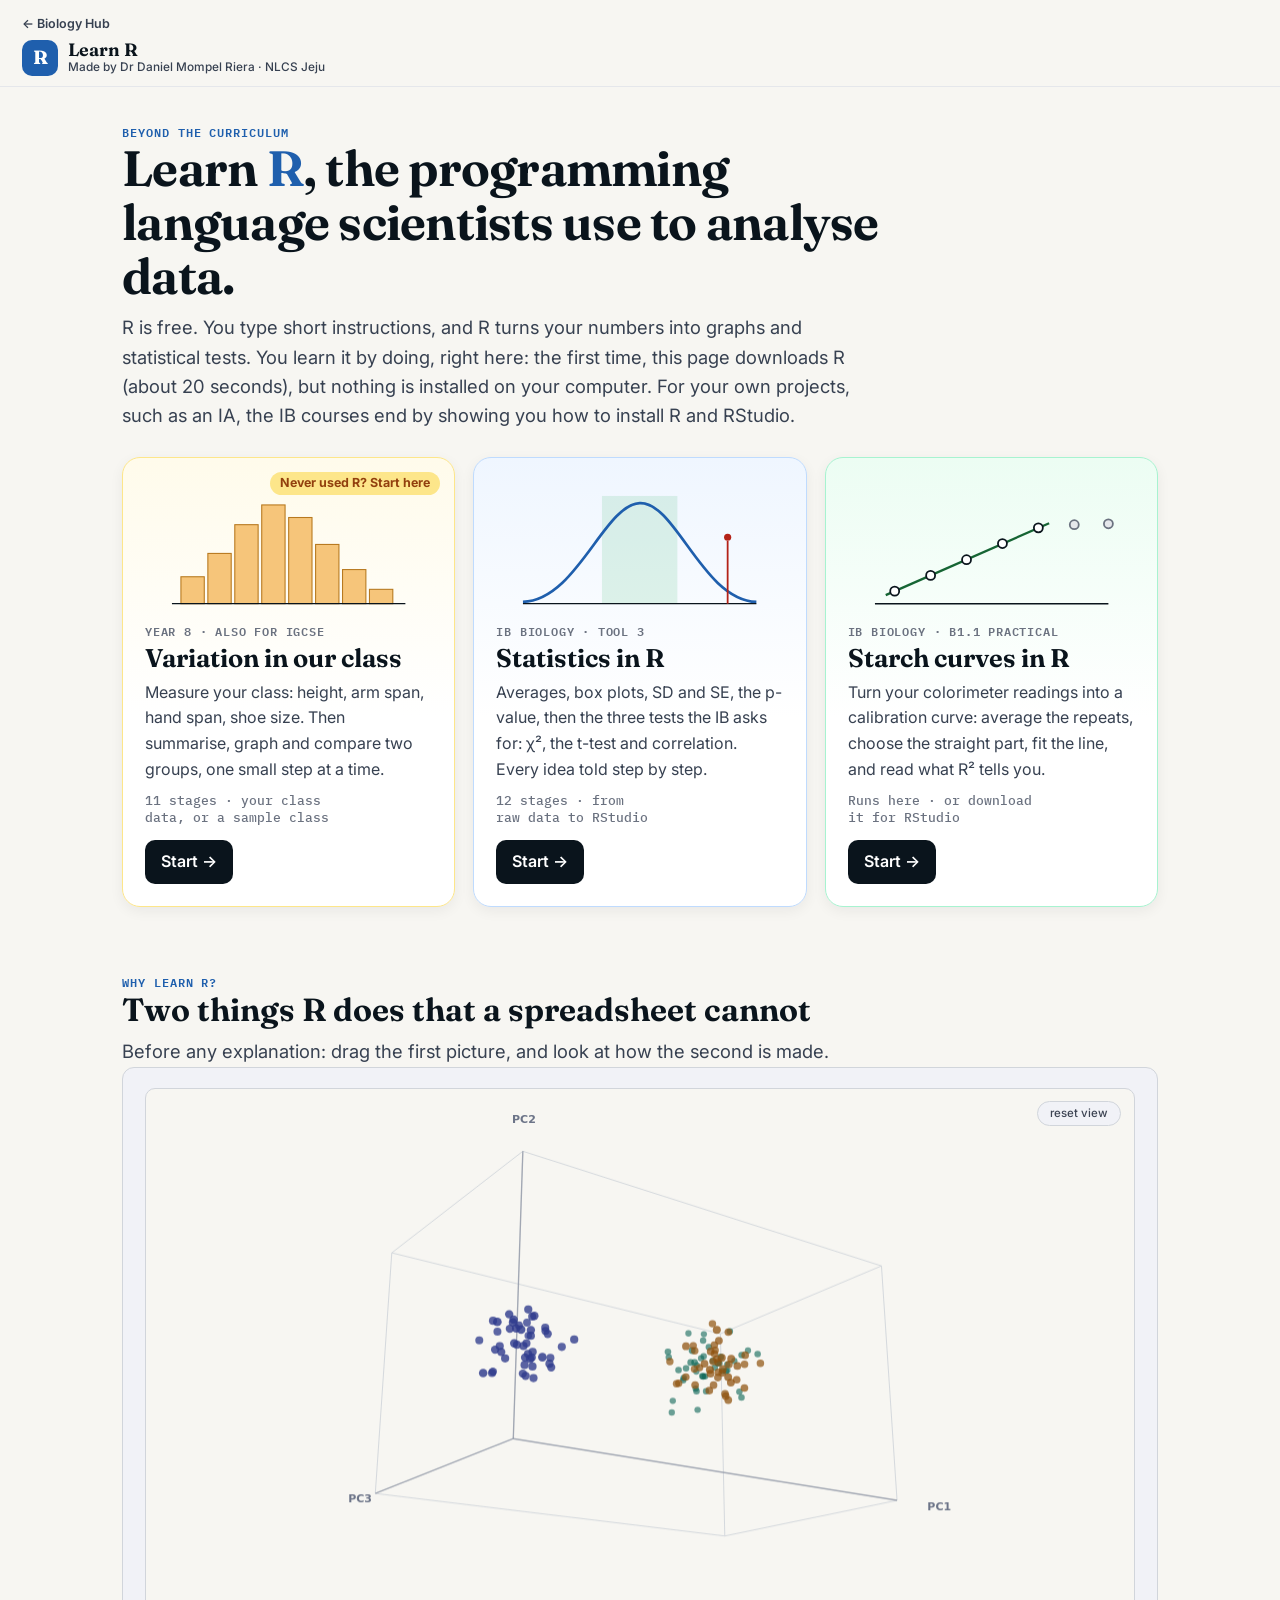
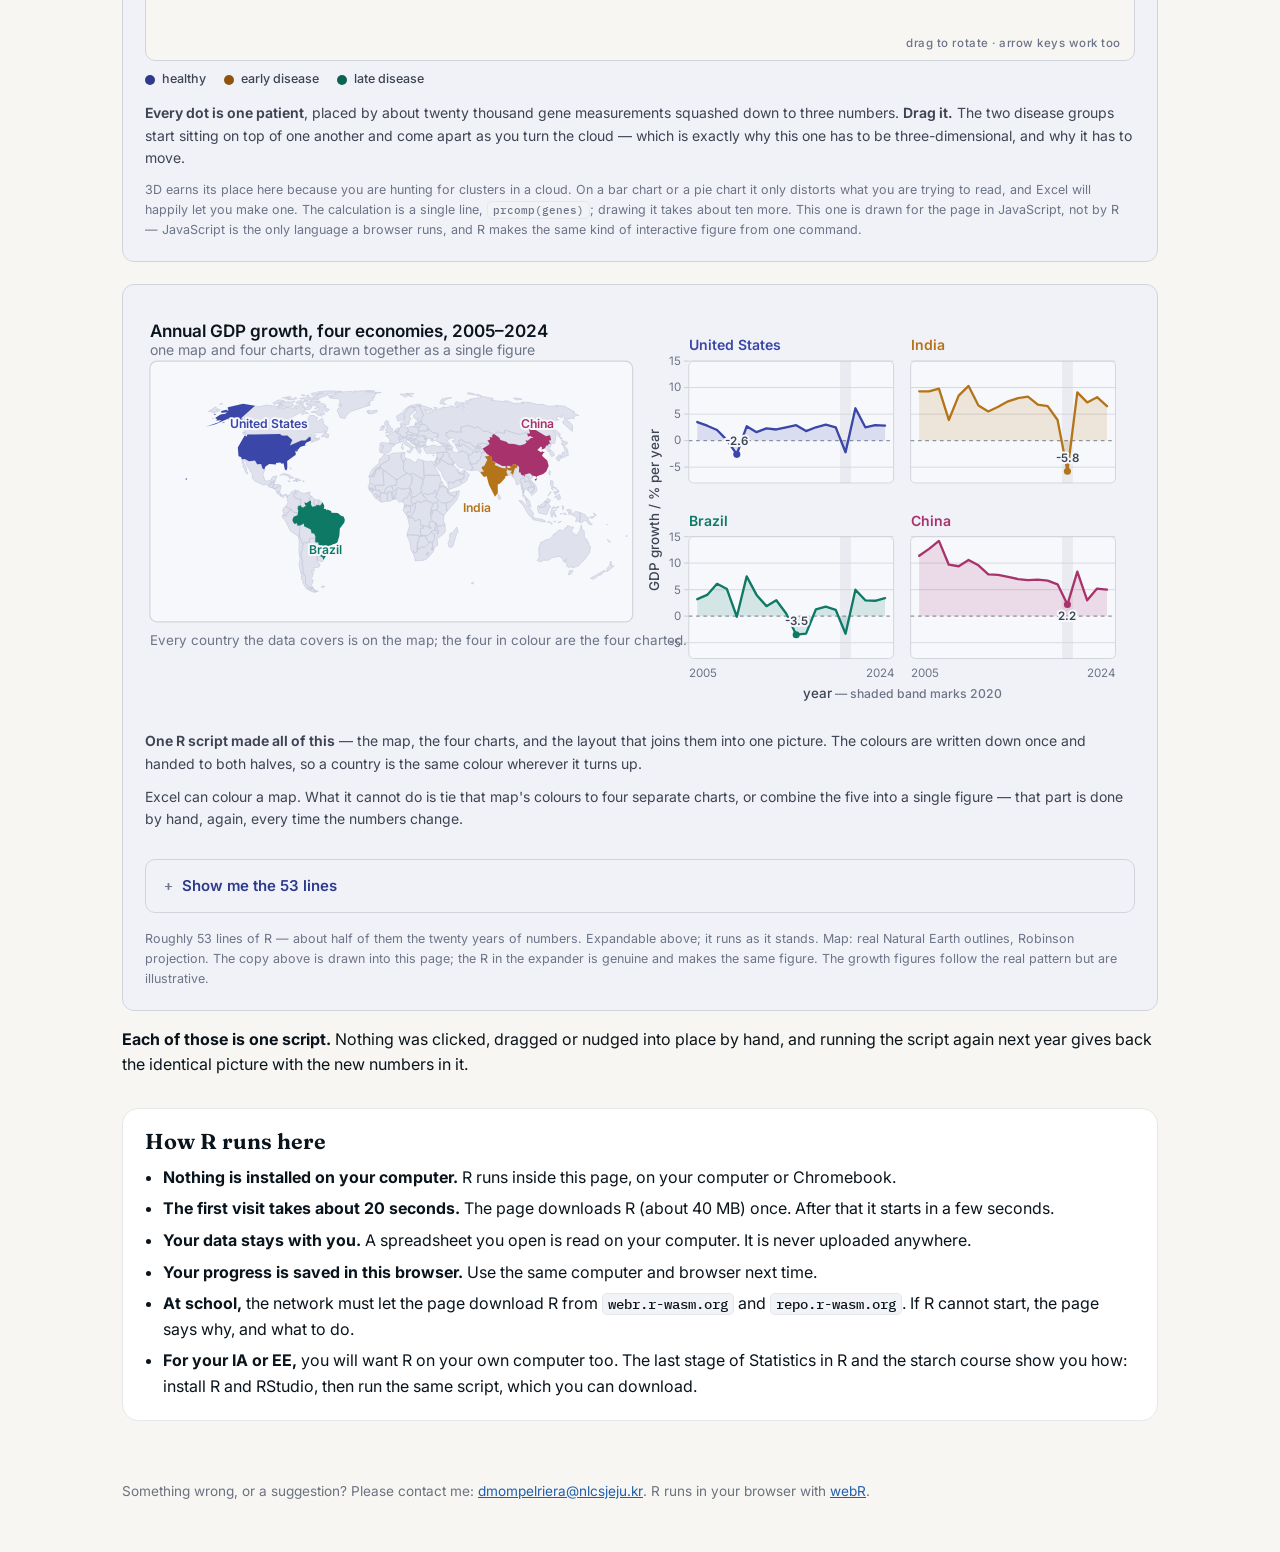
==== index.html @ 20c2ac51 "Practice questions: options shuffled, new wrong options, other right orders accepted, records kept; " ====
<!doctype html>
<html lang="en-GB">
<head>
<meta charset="utf-8">
<meta name="viewport" content="width=device-width, initial-scale=1">
<title>Learn R · Biology · NLCS Jeju</title>
<meta name="description" content="Learn R, the free programming language scientists use to analyse data, with real R running in your browser: a Year 8 course on variation, and an IB Biology statistics course.">
<link rel="preconnect" href="https://fonts.googleapis.com"><link rel="preconnect" href="https://fonts.gstatic.com" crossorigin>
<link rel="stylesheet" href="https://fonts.googleapis.com/css2?family=Fraunces:opsz,wght@9..144,500;9..144,650&family=IBM+Plex+Mono:wght@500;600;700&family=Inter:wght@400;500;600;700&display=swap">
<link rel="stylesheet" href="css/app.css?v=1791355877587">
<link rel="icon" href="assets/icon.svg" type="image/svg+xml">
</head>
<body class="home">
<header class="top">
  <div class="upbar"><a class="up" href="https://nlcsbiology.com/biology-hub/">← Biology Hub</a></div>
  <a class="top__brand" href="./"><span class="top__mark" aria-hidden="true">R</span><span><b>Learn R</b><small>Made by Dr Daniel Mompel Riera · NLCS Jeju</small></span></a>
</header>
<main class="home__main">
  <section class="home__hero">
    <p class="st__k">Beyond the curriculum</p>
    <h1 class="home__h">Learn <em>R</em>, the programming language scientists use to analyse data.</h1>
    <p class="home__lede">R is free. You type short instructions, and R turns your numbers into graphs and statistical tests. You learn it by doing, right here: the first time, this page downloads R (about 20 seconds), but nothing is installed on your computer. For your own projects, such as an IA, the IB courses end by showing you how to install R and RStudio.</p>
  </section>

  <section class="home__doors" aria-labelledby="start">
    <h2 id="start" class="sr">Where do you start?</h2>
    <a class="door door--ks3" href="ks3.html">
      <svg class="door__art" viewBox="0 0 320 150" aria-hidden="true">
        <g class="door__bars"><rect x="40" y="110" width="26" height="30"/><rect x="70" y="84" width="26" height="56"/><rect x="100" y="52" width="26" height="88"/><rect x="130" y="30" width="26" height="110"/><rect x="160" y="44" width="26" height="96"/><rect x="190" y="74" width="26" height="66"/><rect x="220" y="102" width="26" height="38"/><rect x="250" y="124" width="26" height="16"/></g>
        <line x1="30" y1="140" x2="290" y2="140" class="door__ax"/>
      </svg>
      <span class="door__pill">Never used R? Start here</span>
      <span class="door__k">Year 8 · also for IGCSE</span>
      <span class="door__t">Variation in our class</span>
      <span class="door__b">Measure your class: height, arm span, hand span, shoe size. Then summarise, graph and compare two groups, one small step at a time.</span>
      <span class="door__meta">11 stages · your class data, or a sample class</span>
      <span class="door__go">Start →</span>
    </a>
    <a class="door door--ib" href="ib.html">
      <svg class="door__art" viewBox="0 0 320 150" aria-hidden="true">
        <rect x="118" y="20" width="84" height="120" class="door__zone"/>
        <path d="M30 138 C 90 136, 120 30, 160 28 S 230 136, 290 138" class="door__curve"/>
        <line x1="30" y1="140" x2="290" y2="140" class="door__ax"/>
        <line x1="258" y1="140" x2="258" y2="70" class="door__mark"/><circle cx="258" cy="66" r="4" class="door__dot"/>
      </svg>
      <span class="door__k">IB Biology · Tool 3</span>
      <span class="door__t">Statistics in R</span>
      <span class="door__b">Averages, box plots, SD and SE, the p-value, then the three tests the IB asks for: χ², the t-test and correlation. Every idea told step by step.</span>
      <span class="door__meta">12 stages · from raw data to RStudio</span>
      <span class="door__go">Start →</span>
    </a>
    <a class="door door--st" href="starch.html">
      <svg class="door__art" viewBox="0 0 320 150" aria-hidden="true">
        <line x1="42" y1="130.5" x2="224" y2="50.4" class="door__fit"/>
        <g class="door__pts"><circle cx="52" cy="126" r="5"/><circle cx="92" cy="108.5" r="5"/><circle cx="132" cy="91" r="5"/><circle cx="172" cy="73" r="5"/><circle cx="212" cy="55.5" r="5"/><circle cx="252" cy="52" r="5" class="door__out"/><circle cx="290" cy="51" r="5" class="door__out"/></g>
        <line x1="30" y1="140" x2="290" y2="140" class="door__ax"/>
      </svg>
      <span class="door__k">IB Biology · B1.1 practical</span>
      <span class="door__t">Starch curves in R</span>
      <span class="door__b">Turn your colorimeter readings into a calibration curve: average the repeats, choose the straight part, fit the line, and read what R² tells you.</span>
      <span class="door__meta">Runs here · or download it for RStudio</span>
      <span class="door__go">Start →</span>
    </a>
  </section>

  <section id="showcase" class="showcase" aria-labelledby="why-r">
<p class="st__k">Why learn R?</p>
<h2 id="why-r" class="home__h2 home__h2--big">Two things R does that a spreadsheet cannot</h2>
<p class="home__lede">Before any explanation: drag the first picture, and look at how the second is made.</p>
<div class="taste fig">
<div class="p3d">
  <canvas id="pca3d" tabindex="0" role="img" aria-label="An interactive three-dimensional scatter plot. Each dot is one patient sample and there are three groups. In the starting view two of the groups overlap; dragging rotates the cloud and they separate."></canvas>
  <div class="p3d-hint">drag to rotate &middot; arrow keys work too</div>
  <button type="button" id="pca3d-reset" class="p3d-reset">reset view</button>
</div>
<div class="p3d-key">
  <span><i class="k1"></i>healthy</span>
  <span><i class="k2"></i>early disease</span>
  <span><i class="k3"></i>late disease</span>
</div>
<p class="cap"><strong>Every dot is one patient</strong>, placed by about twenty thousand gene
measurements squashed down to three numbers. <strong>Drag it.</strong> The two disease groups start
sitting on top of one another and come apart as you turn the cloud &mdash; which is exactly why this
one has to be three-dimensional, and why it has to move.</p>
<p class="cap tiny">3D earns its place here because you are hunting for clusters in a cloud. On a bar
chart or a pie chart it only distorts what you are trying to read, and Excel will happily let you make
one. The calculation is a single line, <code>prcomp(genes)</code>; drawing it takes about ten more. This one is drawn for the page in JavaScript, not by R &mdash; JavaScript is the only language a browser runs, and R makes the same kind of interactive figure from one command.</p>
</div>
<div class="taste fig"><svg viewBox="0 0 812 336" role="img" aria-label="One figure combining a world map with four highlighted countries and four small line charts of GDP growth, each drawn in the same colour as its country on the map."><defs><clipPath id="mclip"><rect x="4" y="46" width="396" height="214" rx="6"/></clipPath></defs><text x="4" y="26" class="ftitle">Annual GDP growth, four economies, 2005&#8211;2024</text><text x="4" y="41" class="fsub">one map and four charts, drawn together as a single figure</text><g clip-path="url(#mclip)"><rect x="4" y="46" width="396" height="214" class="mbg"/><path class="mbase" d="M395.2 188.9 395.5 189.7 394.2 189.7 395.2 188.9Z M239.3 168.3 245.1 172.9 244.9 177.6 246.1 179.9 245.2 180.6 239.8 181.4 239.0 178.8 235.7 177.5 234.5 175.2 234.2 172.7 235.8 171.3 235.5 168.5 239.3 168.3Z M192.8 132.6 192.7 134.8 189.2 134.8 189.2 138.0 188.2 138.1 188.1 140.5 183.6 140.9 186.1 140.3 189.9 133.6 192.6 133.3 192.8 132.6Z M84.0 106.3 81.1 104.1 82.1 102.3 81.3 101.8 81.4 99.9 83.5 98.0 82.7 97.3 82.8 93.6 80.0 94.6 79.9 93.3 78.5 93.0 90.2 82.7 92.7 83.5 101.3 81.9 102.0 82.9 103.8 82.2 103.1 83.0 105.8 82.6 109.8 83.5 110.3 84.1 108.7 84.6 109.9 84.8 113.1 84.5 113.4 85.2 116.9 83.7 119.6 84.9 123.5 83.9 124.5 84.2 123.7 85.3 126.7 83.4 125.8 82.3 128.6 80.4 129.8 81.0 129.8 82.2 128.7 82.7 130.0 82.9 129.2 84.0 130.9 83.2 131.3 83.8 130.7 85.4 134.3 82.5 136.4 82.7 137.1 83.3 135.5 85.5 131.5 86.0 119.9 92.3 118.0 94.5 119.2 94.7 118.8 96.7 120.2 96.5 124.1 98.7 126.5 98.9 125.5 101.2 126.4 103.6 128.4 102.0 128.5 99.5 132.6 97.3 132.3 94.7 134.0 93.5 134.9 90.7 138.7 90.6 140.0 92.0 141.5 92.1 140.6 94.5 141.6 95.4 145.5 92.9 146.6 96.8 145.9 97.5 149.2 99.5 150.1 101.2 149.7 102.5 144.8 104.8 138.7 104.8 132.7 108.9 139.6 106.0 140.2 106.6 139.1 107.4 138.9 109.6 141.7 110.1 143.1 108.7 143.4 110.0 141.9 110.8 136.3 112.8 136.6 111.8 138.6 110.8 135.9 111.0 136.0 108.6 134.8 108.2 131.5 111.1 128.2 111.1 119.2 115.2 118.6 114.9 120.4 112.9 120.8 110.7 116.7 107.1 113.5 107.3 111.2 106.7 111.1 105.8 84.0 106.3ZM141.2 79.5 140.8 79.0 141.5 78.6 144.0 79.2 141.2 79.5ZM132.7 77.4 130.2 77.4 132.5 76.7 132.7 77.4ZM134.5 73.9 134.4 74.5 132.8 74.5 134.5 73.9ZM136.2 77.9 133.4 77.5 134.1 76.5 132.0 75.7 132.7 75.3 136.0 75.7 136.6 76.8 143.0 77.0 140.9 77.9 136.2 77.9ZM149.4 103.5 147.7 105.3 148.5 104.9 148.6 105.6 150.7 106.0 150.2 109.1 149.2 108.9 149.5 107.8 148.0 108.8 148.3 108.2 147.5 107.9 144.5 108.0 147.5 104.2 149.4 103.5ZM132.0 87.6 134.2 89.1 131.9 88.7 129.1 89.9 129.2 89.2 128.0 89.3 130.8 86.9 132.0 87.6ZM141.6 80.0 142.6 79.6 144.4 81.0 146.0 80.8 148.0 81.8 148.6 83.2 146.8 83.7 151.4 85.7 148.6 87.7 147.1 86.2 145.9 86.4 145.5 87.0 147.1 88.4 147.1 89.5 146.4 90.3 143.8 89.1 145.0 91.1 141.4 90.0 139.3 88.1 136.1 88.2 137.1 87.4 140.5 87.2 142.8 85.3 142.8 84.4 140.5 83.5 141.2 83.3 140.7 82.6 131.9 81.6 133.1 81.1 132.0 81.1 132.7 80.1 135.2 78.8 137.4 78.5 136.4 79.8 140.0 78.6 140.5 79.6 139.8 80.3 141.6 80.0ZM131.2 78.2 133.9 78.5 128.5 80.3 129.4 78.9 131.2 78.2ZM112.6 76.3 119.5 74.9 117.3 75.9 112.6 76.3ZM79.2 100.2 80.1 100.1 78.5 102.5 78.3 101.0 79.2 100.2ZM129.1 73.4 131.7 74.3 128.2 74.2 129.1 73.4ZM82.9 106.9 81.1 106.5 79.9 104.4 82.2 104.7 82.9 106.9ZM111.3 77.9 114.7 78.9 105.8 81.5 104.8 80.5 108.6 78.0 111.3 77.9ZM123.2 76.6 124.8 76.4 123.3 77.3 118.2 77.9 117.4 77.6 119.4 77.2 115.1 77.1 118.5 76.0 121.8 76.9 123.1 75.7 123.7 75.8 123.2 76.6ZM121.1 79.3 120.5 81.4 122.2 82.3 119.9 83.7 110.9 83.9 109.3 83.3 109.2 82.4 113.6 82.0 109.4 81.8 111.7 81.1 109.5 80.8 112.0 79.6 118.4 79.4 118.3 80.7 119.7 79.3 121.1 79.3ZM125.3 79.6 125.1 79.0 126.5 78.5 128.7 78.6 127.4 79.4 128.2 79.8 127.2 80.7 124.8 81.0 123.5 79.8 125.3 79.6ZM121.6 78.7 123.0 78.9 121.6 79.6 121.6 78.7ZM131.0 75.8 129.3 77.3 126.8 76.8 131.0 75.8ZM137.0 72.3 140.1 71.8 142.7 73.3 136.8 74.3 137.7 73.3 136.0 73.0 137.0 72.3ZM141.3 71.3 150.5 70.4 161.5 70.8 148.8 73.4 149.7 73.5 149.2 74.1 143.4 76.3 137.2 76.0 139.6 74.7 141.5 75.0 140.2 74.2 143.2 73.3 142.8 72.6 146.5 72.4 142.6 72.4 141.3 71.3ZM140.8 85.1 139.1 85.5 140.0 84.3 141.3 84.5 140.8 85.1ZM125.5 82.9 124.8 83.7 122.6 83.0 124.5 82.2 125.5 82.9ZM139.7 108.7 141.4 109.4 140.4 110.0 139.3 109.4 139.7 108.7Z M285.8 106.0 284.7 106.9 284.9 108.7 282.8 108.3 283.0 110.5 280.9 111.2 282.5 113.4 282.3 114.4 275.9 113.2 275.5 114.2 273.1 114.0 271.3 116.5 269.2 115.8 266.4 112.7 263.7 113.0 259.5 110.4 257.1 111.1 258.3 115.7 256.1 114.4 254.7 115.1 254.4 113.8 251.7 111.6 254.2 110.8 253.7 108.9 250.0 109.4 246.8 107.0 247.2 104.5 248.4 105.2 248.3 104.3 249.8 103.0 254.9 104.3 260.2 104.1 258.4 102.7 259.6 101.5 258.9 100.3 265.2 98.7 270.2 100.9 272.9 99.7 277.9 104.0 278.1 103.4 281.0 103.8 285.8 106.0Z M258.3 115.7 257.1 111.1 259.5 110.4 263.7 113.0 266.4 112.7 269.2 115.8 271.3 116.5 273.0 114.5 272.8 115.4 275.7 116.2 274.7 117.1 273.5 117.0 273.3 116.1 272.0 116.4 270.6 118.4 271.9 119.6 271.7 120.8 260.5 113.9 259.1 115.0 259.5 115.7 258.3 115.7Z M357.0 170.3 360.9 171.9 362.3 173.9 364.1 174.7 363.4 176.3 366.9 180.3 363.9 179.7 362.1 177.1 360.7 176.6 358.2 178.7 356.5 178.4 357.0 170.3ZM369.7 171.6 369.9 173.0 367.6 170.5 369.7 171.6ZM368.1 174.3 366.3 174.9 364.8 174.2 366.9 173.3 367.6 173.9 369.2 172.2 368.1 174.3Z M357.0 170.3 356.5 178.4 355.6 177.4 352.8 177.5 354.1 176.2 353.5 173.8 348.9 171.5 348.1 172.2 347.1 170.6 349.0 169.8 347.4 169.8 345.5 168.2 347.6 167.5 349.4 168.0 349.8 170.5 350.9 171.3 353.1 169.2 357.0 170.3ZM331.5 161.9 330.9 163.0 332.9 166.0 331.6 166.1 329.6 172.1 323.1 170.7 321.8 166.6 322.6 164.6 323.5 166.1 327.1 165.6 328.0 165.3 329.3 161.7 331.5 161.9ZM344.2 170.6 345.8 171.9 342.6 171.3 344.2 170.6ZM341.4 171.8 340.5 171.0 341.6 171.0 341.4 171.8ZM342.6 164.4 343.5 165.7 342.9 168.2 342.1 165.8 342.6 164.4ZM337.2 166.0 339.5 165.0 338.9 166.5 334.2 166.8 334.0 167.7 335.0 168.8 337.7 167.8 335.6 169.4 337.3 173.7 336.2 173.7 336.8 172.6 335.5 172.8 335.0 170.3 334.2 170.7 334.2 174.0 333.5 174.1 332.5 170.6 334.0 166.4 334.9 165.4 337.2 166.0ZM333.7 179.8 332.3 179.0 333.3 178.7 334.2 179.5 333.7 179.8ZM335.0 177.7 336.7 177.2 336.5 177.8 335.0 177.7ZM331.6 177.5 332.5 177.9 329.9 178.3 331.6 177.5ZM321.1 175.1 325.5 175.7 328.8 177.5 327.5 178.0 318.8 176.2 317.6 175.6 318.4 174.4 321.1 175.1ZM316.8 168.4 318.6 170.9 318.2 174.4 317.0 174.4 314.7 172.3 310.4 164.8 306.6 160.3 309.1 160.5 312.6 164.5 314.7 165.3 316.2 166.9 315.8 168.0 316.8 168.4Z M137.8 232.2 139.2 233.7 142.1 234.7 141.9 235.3 138.9 234.9 137.8 232.2ZM141.2 204.7 141.2 210.0 143.6 213.0 143.0 214.6 141.6 215.3 138.5 215.4 138.8 218.1 136.4 218.2 136.9 219.4 138.6 220.0 137.2 221.2 137.4 223.1 135.9 223.7 135.9 224.6 138.2 225.7 136.4 230.0 138.1 231.9 134.4 231.5 131.6 228.3 131.7 222.8 129.4 217.9 129.7 215.1 128.8 212.7 129.4 209.7 127.9 206.1 128.1 202.5 129.3 200.6 128.7 197.6 129.8 197.0 130.6 194.3 132.8 195.5 133.1 194.5 134.4 194.5 136.7 196.8 140.2 198.4 139.6 200.9 142.8 201.2 144.1 198.9 144.9 200.6 141.2 204.7Z M137.8 232.2 138.9 234.9 140.4 234.9 139.7 235.8 136.8 235.1 132.3 232.5 136.2 233.9 136.4 232.6 137.8 232.2ZM126.5 189.0 129.1 195.6 130.0 195.7 129.8 197.0 128.7 197.6 129.3 200.6 128.1 202.5 127.9 206.1 129.4 209.7 128.8 212.7 129.7 215.1 129.8 219.6 131.7 222.8 131.6 228.3 134.4 231.5 137.7 231.8 135.9 232.5 136.2 233.7 131.7 231.8 129.2 227.5 129.8 225.4 128.2 225.0 128.3 221.9 129.6 222.4 129.3 219.8 128.5 219.5 128.7 221.0 128.0 220.8 126.4 213.3 127.2 207.4 126.3 203.0 126.5 193.7 125.8 189.9 126.5 189.0Z M234.2 172.7 235.7 177.5 233.8 177.5 233.2 178.5 233.0 181.8 234.4 182.2 234.4 183.6 231.7 181.5 226.2 180.9 225.8 176.2 224.0 175.7 222.8 177.0 221.2 177.1 219.9 174.4 215.4 174.3 216.9 172.7 218.0 173.3 219.6 171.5 221.4 167.6 222.4 161.8 223.4 160.8 226.6 162.1 227.1 161.2 230.2 160.5 232.1 160.6 233.2 161.7 234.6 161.3 236.3 164.3 234.9 166.3 234.2 172.7Z M247.7 169.2 247.0 163.6 248.3 161.8 251.4 160.8 255.6 155.3 255.5 152.9 257.8 152.1 257.4 155.6 255.4 160.4 247.7 169.2Z M245.1 172.9 239.3 168.3 240.5 164.7 239.4 161.8 240.8 160.2 243.9 162.6 248.0 162.2 247.0 163.6 247.7 169.2 245.1 172.9Z M228.9 156.8 227.7 155.9 227.8 154.5 226.0 151.4 227.0 147.5 228.0 147.6 227.8 142.2 229.0 142.2 228.9 139.7 241.7 139.7 242.6 143.9 243.6 144.7 242.0 146.0 241.6 150.2 239.5 153.8 239.2 156.3 237.8 151.8 236.3 154.9 234.8 154.3 233.7 155.4 231.3 155.3 229.4 154.3 228.2 156.3 228.9 156.8Z M227.8 142.7 228.0 147.6 227.0 147.5 226.0 151.4 227.0 153.2 221.7 157.2 218.8 157.8 217.3 155.2 218.9 154.6 217.9 150.5 216.8 149.2 218.6 146.4 219.2 141.7 218.0 138.6 219.0 137.9 227.8 142.7Z M124.5 142.5 124.3 144.6 121.3 144.2 123.7 143.8 122.9 142.3 124.5 142.5Z M124.3 144.6 124.6 142.3 128.0 143.9 125.5 144.1 124.6 145.2 124.3 144.6Z M250.0 109.4 248.1 111.6 250.8 115.1 250.2 115.9 247.5 114.2 241.7 113.1 238.1 110.8 239.4 109.6 238.8 109.1 240.1 108.6 239.1 108.0 240.5 107.6 240.4 105.5 235.6 104.4 233.7 102.3 231.9 102.6 231.2 101.4 232.4 101.1 230.2 98.5 227.6 97.7 226.5 96.2 226.4 94.8 227.6 93.3 226.5 92.7 228.9 90.1 227.5 89.3 227.0 86.8 225.8 85.6 226.3 84.8 224.8 83.4 227.4 82.5 235.4 85.1 235.7 85.8 233.7 86.6 229.2 86.0 230.8 86.7 231.4 88.4 233.3 89.0 233.0 87.6 235.2 88.2 235.9 88.0 235.0 87.2 236.6 86.1 238.3 86.6 236.9 83.9 239.3 84.2 240.0 84.8 239.0 85.0 239.2 85.6 240.0 85.9 245.0 83.6 245.6 83.6 245.1 84.3 249.1 83.6 250.3 84.2 250.9 83.5 249.9 82.5 257.3 84.4 257.6 83.8 255.2 83.0 254.0 81.3 255.2 79.3 257.9 80.1 257.8 81.0 261.3 84.1 260.7 86.3 261.8 86.5 262.8 84.8 258.7 80.9 259.6 80.2 258.9 79.5 261.5 81.2 260.6 80.5 261.6 80.1 265.0 80.6 262.7 78.7 267.2 78.4 266.2 77.9 266.4 77.2 275.0 76.0 274.9 75.2 276.1 74.9 285.4 76.6 285.9 77.0 283.9 78.2 295.7 79.4 294.8 78.6 297.8 78.8 304.7 81.6 304.1 80.5 310.5 80.9 308.6 79.9 309.0 79.5 316.9 80.2 321.6 81.5 326.3 81.5 330.0 83.0 335.3 82.8 338.0 83.8 338.5 83.4 336.6 82.3 344.1 83.0 352.5 87.7 350.9 88.1 355.9 90.7 354.0 90.5 352.1 91.5 351.8 93.4 349.5 92.7 348.4 93.5 345.8 93.5 346.6 95.3 348.5 96.1 351.1 99.3 350.1 99.9 351.1 101.2 350.0 101.5 350.8 102.7 350.5 103.8 343.0 97.1 342.5 95.8 343.6 95.6 344.2 92.0 342.9 90.5 342.0 90.5 342.6 91.5 341.9 92.7 339.5 91.3 337.7 91.7 337.8 93.6 339.3 94.3 336.4 94.7 334.0 93.7 328.0 94.4 326.4 99.4 330.1 100.6 331.3 100.1 333.8 101.4 337.1 106.9 336.2 113.1 335.3 113.8 333.7 113.2 333.0 114.6 331.2 111.2 333.1 111.0 332.2 106.9 328.9 107.7 324.1 105.3 319.7 101.7 316.9 100.9 314.3 101.8 315.6 102.7 315.8 104.9 314.9 105.6 311.0 104.8 308.2 106.1 306.0 105.9 294.9 102.6 295.0 105.4 289.5 104.1 285.8 106.0 281.0 103.8 278.1 103.4 277.9 104.0 272.9 99.7 270.2 100.9 265.2 98.7 258.9 100.3 259.6 101.5 258.4 102.7 260.2 104.1 254.9 104.3 249.8 103.0 248.3 104.3 248.4 105.2 247.2 104.5 246.8 107.0 250.0 109.4ZM265.1 72.0 268.1 72.2 271.6 73.8 266.4 73.3 264.0 72.5 265.1 72.0ZM273.1 73.4 275.8 74.3 272.3 74.7 272.1 73.4 273.1 73.4ZM303.0 76.3 308.5 76.8 309.1 77.5 305.4 77.7 303.0 77.1 302.3 76.5 303.0 76.3ZM223.0 99.9 220.1 99.8 221.5 98.9 223.0 99.9ZM242.3 78.6 243.6 77.7 243.1 77.3 246.4 76.2 251.8 75.9 245.7 78.0 244.5 80.0 247.1 81.6 242.0 80.9 241.6 80.3 243.1 78.7 242.3 78.6ZM334.6 100.6 341.0 106.3 339.3 105.9 340.0 107.7 342.5 109.7 341.2 109.0 341.2 110.0 340.3 108.9 333.9 101.1 334.3 100.6 333.4 100.0 334.6 100.6ZM59.3 85.4 58.4 86.3 59.4 85.5 61.4 85.7 61.5 86.7 56.4 88.5 54.8 87.8 55.3 87.3 53.6 87.3 54.5 86.5 51.5 87.7 58.0 83.5 59.3 85.4ZM62.3 81.5 61.2 81.5 62.4 80.8 63.9 81.1 62.3 81.5ZM234.8 109.9 237.8 111.0 235.5 111.9 233.9 110.7 234.8 109.9Z M119.2 133.4 119.9 134.0 119.6 134.8 119.2 133.4Z M144.4 231.3 146.6 230.4 147.5 230.9 146.2 231.7 144.4 231.3Z M212.4 73.0 217.0 73.7 213.5 75.7 209.2 73.1 212.4 73.0ZM226.7 82.8 224.8 83.4 225.0 82.6 223.9 82.2 221.9 83.8 218.9 83.0 218.0 84.1 216.5 83.9 213.5 88.8 212.6 88.8 212.8 93.2 211.8 94.6 211.1 93.9 209.5 95.3 207.0 94.9 206.3 91.1 210.8 88.3 214.0 84.7 217.2 82.6 223.9 81.2 226.6 81.9 225.7 82.2 226.7 82.8ZM220.7 72.7 217.9 73.3 213.8 72.5 220.7 72.7ZM219.5 74.7 218.0 75.1 216.6 74.3 219.5 74.7Z M171.4 70.8 184.5 70.1 188.4 70.7 181.2 71.2 193.8 71.8 188.3 72.6 189.9 72.6 188.3 73.9 188.7 75.5 186.3 75.8 187.6 76.3 186.7 77.2 187.5 78.0 184.2 79.0 184.9 80.2 183.0 80.0 184.9 81.7 183.5 81.9 182.2 80.9 181.2 82.1 184.4 82.2 168.9 87.2 165.4 90.3 163.9 93.2 160.0 92.3 157.7 86.5 158.0 85.4 161.8 82.4 159.4 83.1 158.6 82.8 158.9 82.1 161.7 81.8 158.8 80.7 160.2 79.8 159.0 76.9 152.1 76.4 150.8 75.5 154.4 75.2 150.3 74.5 156.6 73.3 157.2 73.0 155.6 72.7 160.4 71.4 168.9 70.9 172.4 71.5 171.4 70.8Z M268.4 227.4 269.7 228.0 269.2 228.7 267.7 228.8 268.4 227.4Z M338.9 178.1 341.6 177.5 339.0 178.8 338.9 178.1Z M219.3 202.7 219.9 202.0 221.5 203.2 223.1 202.5 223.3 197.9 224.2 200.5 225.0 200.4 226.9 198.5 229.4 198.8 233.7 194.6 235.6 194.8 236.0 199.3 235.2 199.1 234.7 200.4 235.3 201.1 237.0 200.4 236.4 202.3 231.5 207.9 228.8 209.3 221.6 210.0 221.1 206.5 219.3 202.7ZM232.7 203.1 231.7 203.0 230.5 204.3 231.2 205.2 232.5 204.5 232.7 203.1Z M232.7 203.1 232.5 204.5 231.2 205.2 230.5 204.3 231.7 203.0 232.7 203.1Z M79.4 126.6 82.0 126.3 85.3 128.1 90.2 127.5 92.0 130.6 92.8 131.0 94.6 130.0 96.4 134.2 98.3 134.9 96.7 139.1 98.2 143.6 99.7 144.5 103.1 143.6 104.6 140.9 108.2 140.2 106.8 144.3 103.3 144.9 102.8 145.6 103.7 147.1 102.3 147.1 101.5 149.0 99.9 147.2 97.0 147.6 89.9 144.3 88.0 142.2 88.0 138.7 83.2 131.0 83.0 128.3 81.6 127.5 81.0 129.5 83.1 133.9 83.4 136.8 84.5 138.0 83.7 138.7 81.9 136.3 82.1 134.7 79.8 132.6 81.0 131.5 79.9 130.3 79.4 126.6Z M141.2 204.7 145.6 207.0 146.4 207.8 146.1 209.9 143.7 210.5 141.2 209.3 141.2 204.7Z M125.9 180.7 130.4 179.2 130.5 181.5 136.0 184.2 136.6 187.3 138.7 187.4 139.7 189.7 139.5 191.9 138.1 191.2 135.2 191.5 134.6 194.8 133.1 194.5 132.8 195.5 130.6 194.3 129.1 195.6 126.5 189.0 127.0 182.7 125.9 180.7Z M125.2 172.4 121.9 173.6 120.9 176.4 121.8 178.9 123.0 179.6 124.8 178.9 124.8 180.8 125.9 180.7 127.0 182.7 126.5 185.7 127.1 187.6 125.8 189.9 119.2 185.3 114.5 176.0 112.8 174.7 112.6 173.0 113.8 171.3 113.6 172.6 115.0 173.3 115.6 172.7 116.5 170.8 118.9 169.0 119.4 167.1 121.7 170.0 125.0 170.5 124.3 171.7 125.2 172.4Z M128.5 165.5 127.8 164.5 125.2 164.9 125.9 165.8 125.0 166.4 125.7 168.5 125.2 172.4 124.3 171.7 125.0 170.5 121.7 170.0 119.4 167.1 115.3 165.4 117.3 162.3 116.6 158.1 117.1 156.5 119.1 155.3 120.1 153.3 123.6 151.6 124.3 152.0 121.7 155.7 123.1 158.4 128.1 159.5 127.5 163.6 128.5 165.5Z M117.2 156.3 116.6 158.1 115.3 155.9 113.9 156.7 113.8 158.0 111.1 156.8 111.6 155.2 112.8 156.1 115.5 155.2 117.2 156.3Z M111.6 155.2 111.1 156.8 109.0 154.5 108.8 155.2 108.2 154.7 108.0 153.5 110.5 153.5 111.6 155.2Z M110.5 153.5 108.3 153.3 106.3 151.0 109.5 148.7 111.5 148.4 110.5 153.5Z M111.5 148.4 109.5 148.7 106.7 150.9 104.6 149.1 106.4 147.3 109.6 147.2 111.5 148.4Z M104.6 149.1 106.3 149.9 106.1 150.7 103.8 150.0 104.6 149.1Z M101.5 149.0 102.3 147.1 103.7 147.1 102.8 145.6 103.3 144.9 105.4 144.9 105.0 147.3 106.0 147.5 104.6 149.1 103.8 150.0 101.5 149.0Z M105.4 144.9 106.6 144.2 106.0 146.5 105.0 147.3 105.4 144.9Z M135.3 160.6 132.7 162.4 130.8 162.0 131.4 164.0 132.3 164.3 129.1 166.2 127.5 163.6 128.1 159.5 123.1 158.4 121.7 155.7 122.2 154.1 124.0 152.4 123.1 154.8 123.9 155.7 123.9 153.4 125.6 151.9 127.4 153.9 131.0 154.5 134.3 153.7 133.3 154.1 133.7 154.7 136.5 156.7 134.6 159.7 135.3 160.6Z M139.8 164.7 137.6 165.5 136.4 164.9 136.6 162.1 134.6 159.7 136.5 156.7 139.3 159.6 138.2 162.0 139.8 164.7Z M142.1 164.2 140.5 163.9 139.8 164.7 138.7 162.9 138.4 161.1 139.3 159.6 142.8 159.9 142.1 164.2Z M145.2 161.9 143.8 164.4 142.1 164.2 142.8 159.9 145.2 161.9ZM207.9 105.7 209.8 106.2 207.9 109.0 209.4 112.7 203.8 114.4 200.5 113.6 200.8 109.9 197.7 107.5 197.6 106.7 200.4 106.7 200.2 105.3 201.1 105.8 204.4 103.7 207.9 105.7ZM210.7 114.0 211.4 113.6 211.3 115.6 210.7 114.0Z M119.1 167.3 118.9 169.0 116.5 170.8 115.6 172.7 115.0 173.3 113.6 172.6 114.3 170.4 113.0 169.9 113.0 168.4 113.9 166.1 115.3 165.4 119.1 167.3Z M130.2 144.0 130.6 144.7 129.2 144.7 130.2 144.0Z M118.0 144.1 119.4 144.8 117.7 144.8 117.1 144.4 118.0 144.1Z M113.6 138.2 117.8 139.0 121.9 141.8 118.0 142.4 118.8 141.7 117.2 140.2 114.0 139.4 114.1 138.9 110.5 139.8 113.6 138.2Z M235.6 194.8 232.2 193.8 229.4 189.2 231.3 189.4 234.9 186.4 237.7 187.9 237.3 192.4 235.6 194.8Z M233.7 194.6 229.4 198.8 226.9 198.5 224.2 200.5 223.3 197.9 223.4 194.3 224.5 194.2 224.7 189.8 229.4 189.2 232.2 193.8 233.7 194.6Z M223.3 197.9 223.1 202.5 221.5 203.2 219.9 202.0 219.3 202.7 218.2 200.8 217.3 194.6 214.7 188.6 229.2 189.0 227.5 189.8 224.7 189.8 224.5 194.2 223.4 194.3 223.3 197.9Z M183.8 150.1 182.8 148.7 184.5 146.6 186.2 146.4 188.7 148.9 189.4 151.6 183.8 151.7 183.6 150.7 186.9 150.3 183.8 150.1Z M189.4 151.6 188.7 148.9 189.3 147.9 196.0 147.8 195.1 136.0 196.7 136.0 205.4 142.6 205.4 143.3 206.6 143.2 206.0 147.7 200.8 148.4 197.6 150.3 196.1 154.2 193.2 154.4 192.0 151.7 190.9 152.3 189.4 151.6Z M183.6 140.9 188.1 140.5 188.2 138.1 189.2 138.0 189.2 134.8 192.7 134.8 192.8 133.0 196.7 136.0 195.1 136.0 196.0 147.8 189.3 147.9 188.7 148.9 186.2 146.4 184.1 147.0 184.4 142.1 183.6 140.9Z M205.0 159.3 204.0 159.4 203.8 155.7 202.8 154.0 205.1 151.8 206.2 153.7 205.0 156.5 205.0 159.3Z M218.0 138.6 219.2 141.7 218.6 146.4 216.8 149.2 217.9 150.5 217.5 151.5 216.3 150.1 211.8 151.1 207.9 149.8 206.5 150.2 205.9 152.6 203.1 151.1 202.4 148.5 206.0 147.7 206.6 143.2 214.9 137.8 217.2 139.1 218.0 138.6Z M205.0 159.3 206.8 150.0 211.8 151.1 216.3 150.1 217.9 152.0 214.9 158.4 212.1 159.1 211.3 161.1 208.5 161.8 206.7 159.3 205.0 159.3Z M217.8 151.1 218.9 154.6 217.3 155.2 218.9 157.5 217.9 161.2 219.4 163.3 219.5 164.9 212.6 164.2 212.8 163.2 211.3 161.5 211.6 160.3 213.1 158.3 214.9 158.4 217.8 151.1Z M203.0 153.4 204.0 159.4 203.2 159.7 201.9 153.7 203.0 153.4Z M202.0 153.4 203.2 159.7 199.8 161.2 198.9 160.9 198.4 159.3 199.2 156.8 198.8 153.4 202.0 153.4Z M193.2 154.4 195.2 154.0 198.9 155.1 198.9 160.9 193.5 161.6 193.7 160.0 192.6 159.0 193.2 154.4Z M187.0 151.4 190.9 152.3 192.0 151.7 193.2 154.4 192.9 157.5 191.9 158.0 191.3 156.4 190.5 156.7 189.8 154.6 187.5 156.0 185.5 153.3 187.0 152.4 187.0 151.4Z M183.8 151.7 187.0 151.4 187.0 152.4 185.5 153.3 183.8 151.7Z M192.7 157.5 193.5 161.6 189.4 158.6 190.8 156.6 191.9 158.0 192.7 157.5Z M187.5 156.0 189.8 154.6 190.8 156.6 189.4 158.6 187.8 157.4 187.5 156.0Z M196.1 154.2 197.3 150.6 200.8 148.4 202.4 148.5 203.1 151.1 204.4 151.4 203.0 153.4 198.8 153.4 198.9 155.1 196.1 154.2Z M232.1 160.6 228.8 160.7 226.6 162.1 223.4 160.8 222.3 162.7 220.8 162.4 219.6 164.3 217.9 160.3 218.8 157.8 221.7 157.2 227.0 153.2 227.7 155.9 232.1 160.6Z M222.3 162.7 221.4 167.6 219.6 171.5 218.0 173.3 215.9 172.6 215.1 173.3 214.2 172.0 215.0 171.3 214.6 170.5 215.8 169.5 217.4 170.2 217.9 168.7 217.7 165.6 216.6 165.4 216.4 164.3 219.5 164.9 220.8 162.4 222.3 162.7Z M214.4 164.3 216.2 164.2 216.6 165.4 217.7 165.6 217.9 168.7 217.4 170.2 215.8 169.5 214.6 170.5 215.0 171.3 214.2 172.0 211.7 168.5 212.4 165.8 214.4 165.8 214.4 164.3Z M212.6 164.2 214.4 164.3 214.4 165.8 212.4 165.8 212.6 164.2Z M235.7 177.5 238.4 179.1 237.6 184.2 238.2 184.5 234.9 185.5 234.9 186.4 231.3 189.4 227.2 188.9 225.8 187.1 225.9 183.1 228.2 183.2 228.2 180.7 230.1 181.8 231.7 181.5 234.4 183.6 234.4 182.2 233.0 181.8 233.2 178.5 233.8 177.5 235.7 177.5Z M237.9 178.6 239.5 179.7 239.7 184.0 240.9 185.3 240.0 188.0 239.5 185.3 237.6 184.2 238.6 180.2 237.9 178.6Z M239.8 181.4 243.0 181.5 246.1 179.9 246.4 185.4 244.8 187.9 239.6 191.7 240.0 197.1 237.3 198.7 237.0 200.4 236.2 200.4 235.6 194.8 237.3 192.4 237.7 187.9 235.0 186.9 234.9 185.5 238.2 184.5 239.5 185.3 240.0 188.0 240.9 185.3 239.7 184.0 239.8 181.4Z M236.2 200.4 235.3 201.1 234.7 200.4 235.2 199.1 236.0 199.3 236.2 200.4Z M216.3 173.0 215.4 174.3 215.1 173.3 216.3 173.0ZM215.5 174.7 219.9 174.4 221.2 177.1 222.8 177.0 224.0 175.7 225.8 176.2 226.2 180.9 228.3 181.1 228.2 183.2 225.9 183.1 225.8 187.1 227.2 188.9 225.2 189.4 216.6 188.2 214.7 188.6 217.0 181.1 215.5 174.7Z M235.5 170.1 235.8 171.3 234.2 172.7 233.9 170.6 235.5 170.1Z M239.4 126.3 238.7 127.4 238.9 130.3 238.0 128.2 238.7 125.9 239.4 125.6 239.4 126.3Z M239.4 125.6 238.7 125.9 238.9 124.9 239.9 124.0 239.4 125.6Z M256.1 182.6 256.8 186.6 256.0 186.6 252.4 198.1 250.5 199.0 249.1 198.2 248.6 195.4 250.1 191.3 249.7 188.8 250.3 187.3 252.4 186.7 255.7 182.1 256.1 182.6Z M183.8 150.1 186.9 150.3 183.6 150.7 183.8 150.1Z M212.0 129.3 209.8 124.6 210.7 121.1 211.8 120.6 212.5 121.4 213.3 120.9 212.6 124.3 214.0 125.8 212.0 129.3Z M192.8 133.0 192.8 131.2 200.6 126.9 199.8 123.3 200.8 122.6 203.5 121.5 210.7 121.1 209.8 124.6 212.4 130.4 211.9 134.6 213.0 136.7 214.9 137.8 208.1 142.7 205.4 143.3 205.4 142.6 192.8 133.0Z M239.2 126.7 240.6 126.8 242.5 125.5 243.1 127.0 240.9 127.8 242.1 129.1 240.2 130.7 238.9 130.3 239.2 126.7Z M257.3 136.9 259.9 137.0 261.8 134.6 262.4 136.0 261.2 139.1 257.9 138.4 257.3 136.9Z M256.4 136.2 256.7 134.6 257.2 135.7 256.4 136.2Z M252.7 129.7 253.3 131.5 251.3 130.8 252.7 129.7Z M243.1 127.0 242.5 125.5 244.6 124.2 244.6 121.8 245.9 120.5 248.0 120.8 249.6 122.7 249.3 124.8 251.5 126.6 253.3 129.8 249.3 130.7 243.1 127.0Z M261.3 138.8 262.4 136.0 266.3 139.3 264.4 141.9 264.4 143.5 261.5 146.0 259.7 146.3 258.3 143.4 261.4 142.2 261.9 139.7 261.3 138.8Z M314.1 151.9 314.2 149.4 317.6 149.8 318.0 148.9 319.4 150.2 319.4 151.7 317.7 152.7 318.2 153.4 315.2 153.8 314.1 151.9Z M316.7 149.3 314.2 149.4 314.1 151.9 311.2 150.4 310.7 155.6 314.1 159.3 313.1 160.0 309.6 156.7 310.8 152.3 308.9 148.2 309.5 146.9 307.5 144.1 308.2 142.5 310.1 141.7 311.5 142.8 311.6 145.3 313.8 144.3 315.6 145.4 316.9 147.7 316.7 149.3Z M319.0 149.4 316.7 149.3 316.9 147.7 314.6 144.4 311.6 145.3 311.5 142.8 310.1 141.7 311.0 140.4 311.7 140.7 311.3 139.3 313.3 141.2 314.7 141.2 315.3 142.3 314.4 143.1 318.7 147.3 319.0 149.4Z M310.1 141.7 308.2 142.5 307.5 144.1 309.5 146.9 308.9 148.2 310.8 152.3 309.9 154.7 308.1 147.0 307.5 146.0 305.7 147.5 304.4 147.1 304.2 144.4 301.5 140.3 302.2 139.3 302.1 137.1 302.9 137.4 303.3 136.3 303.4 134.0 305.4 133.3 305.9 131.8 307.3 134.8 306.7 137.3 307.8 137.1 308.8 139.5 310.9 139.9 310.1 141.7Z M316.2 154.0 318.2 153.4 317.7 152.7 319.4 151.7 319.4 150.2 318.7 147.3 314.4 143.1 315.3 142.3 314.7 141.2 313.3 141.2 311.9 139.1 315.1 138.0 318.4 140.2 316.3 143.3 320.5 148.1 321.3 150.4 321.4 152.5 317.2 156.4 316.2 154.0Z M332.7 114.3 332.9 116.2 331.4 117.6 332.9 119.3 330.4 120.2 329.3 117.8 328.0 117.4 329.3 115.0 330.9 115.5 330.4 114.8 331.6 113.6 332.7 114.3Z M331.2 120.1 332.9 119.0 335.2 121.3 335.8 123.4 333.5 124.3 331.8 121.3 332.4 121.1 331.2 120.1Z M286.2 105.9 289.5 104.1 295.0 105.4 294.9 102.6 306.0 105.9 308.2 106.1 311.0 104.8 313.5 105.2 314.1 107.8 316.1 107.4 318.7 109.1 316.5 109.1 314.0 111.4 312.2 111.0 313.0 112.7 312.2 113.8 307.5 115.3 302.7 114.0 298.2 113.9 296.4 112.1 291.5 110.8 290.6 108.8 286.2 105.9Z M301.7 139.6 301.7 141.3 300.3 138.7 299.3 138.7 299.2 139.9 297.8 139.6 296.4 136.6 297.1 135.6 296.4 134.1 298.2 135.6 300.9 136.0 299.8 137.8 300.5 138.5 300.9 137.7 301.7 139.6Z M299.4 132.5 300.0 133.7 296.5 133.1 297.5 131.8 299.4 132.5Z M295.6 132.4 295.9 134.2 292.8 133.8 286.8 131.2 287.0 130.1 288.0 129.2 293.1 132.0 295.6 132.4Z M282.5 122.9 281.8 123.9 278.7 124.3 280.8 126.9 278.2 132.3 277.0 132.2 276.0 133.5 278.1 136.7 275.8 136.7 275.1 137.6 273.0 135.4 267.8 135.8 268.0 134.4 269.4 133.8 266.3 129.9 268.2 130.6 272.1 129.9 272.4 128.1 274.7 127.4 275.4 125.5 274.8 124.7 275.8 124.8 276.2 123.3 276.0 121.6 279.2 120.8 282.5 122.9Z M270.2 120.6 273.1 120.8 274.3 119.2 275.9 121.3 277.1 120.4 279.2 120.8 275.5 122.2 276.2 123.3 275.8 124.8 274.8 124.7 275.4 125.5 274.7 127.4 272.4 128.1 272.1 129.9 268.2 130.6 266.3 129.9 267.1 128.8 265.2 126.0 265.3 122.7 267.2 123.0 268.5 121.9 268.5 120.9 270.2 120.6Z M271.7 120.8 271.9 119.6 270.8 117.8 273.3 116.1 273.9 117.0 272.5 117.2 272.6 117.9 276.9 118.0 278.9 120.5 277.1 120.4 275.9 121.3 274.3 119.2 273.1 120.8 271.7 120.8Z M273.0 114.5 273.7 113.8 275.5 114.2 275.9 113.2 282.3 114.4 279.4 116.8 275.0 118.2 272.6 117.9 272.5 117.2 274.7 117.1 275.7 116.2 272.8 115.4 273.0 114.5Z M254.7 115.1 256.1 114.4 257.8 115.7 259.5 115.7 259.1 115.0 260.5 113.9 270.2 120.6 269.4 120.2 268.5 121.9 266.5 123.2 260.6 119.7 257.4 120.8 256.9 118.6 255.4 117.2 255.4 116.2 257.2 116.1 255.8 114.7 255.2 115.9 254.7 115.1Z M253.3 129.8 251.5 126.6 249.3 124.8 249.6 122.7 247.3 119.8 246.8 118.0 247.5 117.6 249.0 118.8 250.8 117.8 252.4 120.3 255.8 121.4 260.6 119.7 265.0 121.6 265.2 126.0 267.1 128.8 266.3 129.9 269.4 133.8 268.0 134.4 267.8 135.8 263.3 135.0 262.7 133.5 259.0 133.7 256.7 132.4 254.9 129.5 253.3 129.8Z M239.4 126.3 240.1 124.5 239.2 123.0 239.8 121.2 245.5 120.7 244.6 121.8 244.6 124.2 240.6 126.8 239.4 126.3Z M249.4 118.8 246.2 117.0 245.9 115.9 248.0 116.3 249.4 118.8Z M211.8 94.6 213.0 91.9 212.2 89.8 215.6 84.5 218.5 83.3 221.0 84.6 221.8 86.6 220.4 86.9 220.0 88.4 217.3 90.2 216.8 91.8 218.5 93.2 217.0 94.8 216.4 97.8 213.9 98.7 211.8 94.6Z M227.6 97.7 230.2 98.5 232.4 101.1 231.2 101.4 231.9 102.6 230.9 103.5 224.2 103.2 223.8 100.4 225.6 100.0 226.2 98.4 227.6 97.7Z M231.9 102.6 233.7 102.3 235.6 104.4 240.4 105.5 240.5 107.6 236.2 109.6 236.4 110.2 232.0 109.2 231.1 110.8 229.7 110.5 230.2 109.4 231.3 109.4 229.7 107.3 224.0 107.6 223.3 107.0 224.8 104.5 224.2 103.2 230.9 103.5 231.9 102.6Z M223.8 100.4 224.8 104.2 223.9 106.2 217.4 104.6 215.1 101.5 215.1 100.6 218.2 99.3 223.8 100.4Z M218.4 107.3 217.6 109.1 216.3 109.4 211.2 108.6 214.6 108.1 215.1 106.4 217.9 106.5 218.4 107.3Z M223.3 107.0 224.0 107.6 222.6 109.5 220.1 110.2 217.8 108.9 218.4 107.3 223.3 107.0Z M227.7 107.2 229.7 107.3 231.3 109.4 230.2 109.4 229.7 110.5 229.4 108.9 227.7 107.2Z M229.7 110.5 231.1 110.8 230.4 112.7 224.8 112.6 221.8 109.8 224.4 107.4 227.7 107.2 229.4 108.9 229.7 110.5Z M226.2 98.4 225.6 100.0 223.8 100.4 221.2 97.9 224.6 97.5 226.2 98.4Z M226.5 96.2 227.6 97.7 226.2 98.4 224.6 97.5 221.2 97.9 222.2 95.9 223.0 96.8 224.5 95.7 226.5 96.2Z M226.7 93.9 226.5 96.2 223.8 95.9 222.7 94.2 226.7 93.9Z M215.1 100.6 216.2 103.7 213.7 104.7 215.1 106.4 214.6 108.1 209.2 107.9 209.8 106.2 208.4 106.0 207.8 104.9 208.6 100.7 209.5 100.9 209.8 99.1 211.1 99.1 212.1 100.3 213.5 99.7 215.1 100.6Z M224.4 112.1 230.4 112.7 230.1 114.8 225.1 115.6 224.4 112.1Z M225.1 115.6 228.7 115.4 228.3 116.3 226.0 116.4 226.7 117.1 224.9 117.0 226.6 119.5 226.6 120.2 225.7 119.9 226.0 120.5 225.4 120.6 225.9 121.7 224.3 121.2 222.5 117.8 223.2 116.2 225.1 115.6Z M248.0 120.8 239.8 121.2 239.3 122.5 239.2 121.4 237.7 121.3 237.1 122.0 233.5 121.4 232.6 122.1 230.5 121.4 228.6 118.0 229.6 116.8 231.1 116.7 231.4 115.8 233.4 115.9 235.6 114.8 240.7 116.1 244.8 115.3 247.5 117.6 246.8 118.0 248.0 120.8ZM228.2 115.0 230.1 114.8 231.2 115.7 228.7 117.1 228.2 115.0Z M223.2 116.2 222.5 117.8 221.6 117.0 221.7 114.0 223.2 116.2Z M218.2 109.3 221.1 110.8 217.5 111.4 220.4 114.2 217.9 113.0 216.7 111.0 215.5 111.0 218.2 109.3Z M211.3 108.1 212.2 108.8 211.7 109.5 209.1 110.2 207.9 109.6 208.5 108.0 211.3 108.1Z M207.8 104.1 207.4 105.6 204.4 103.7 206.7 103.3 207.8 104.1Z M208.4 100.9 207.8 104.1 205.1 103.5 206.4 101.4 208.4 100.9Z M192.9 115.0 193.7 114.5 195.6 115.6 193.9 121.2 192.8 121.2 192.3 118.9 192.9 115.0Z M194.3 120.9 194.4 117.7 195.6 115.6 193.7 114.5 192.9 115.0 192.6 113.6 194.1 112.7 205.0 114.2 204.1 115.8 202.8 116.0 201.7 118.1 202.1 118.9 199.8 121.4 197.5 121.4 196.4 122.3 194.3 120.9Z M196.3 100.4 195.6 102.4 192.6 102.9 193.4 101.6 193.0 100.4 195.1 98.9 195.0 100.2 196.3 100.4Z M380.7 193.3 381.8 194.7 380.8 194.6 379.2 192.1 380.7 193.3Z M379.4 180.1 378.9 180.5 378.6 179.8 379.4 180.1Z M381.3 216.9 379.2 218.5 377.8 218.4 379.2 217.4 378.6 216.3 381.2 213.6 381.8 210.0 382.6 211.0 382.0 213.4 382.6 212.6 382.9 214.2 384.9 214.0 381.3 216.9ZM370.6 221.2 376.7 217.5 376.3 218.5 377.5 218.0 373.7 221.6 371.7 222.1 369.2 224.1 367.2 225.0 365.3 224.1 370.6 221.2Z M351.1 217.9 349.3 220.8 347.2 221.2 348.2 217.7 351.1 217.9ZM334.1 207.2 330.8 209.3 326.8 209.4 324.4 210.7 321.6 209.7 323.3 207.2 322.9 199.6 323.2 199.0 323.8 199.8 323.5 197.4 324.9 194.2 324.8 195.1 327.9 192.9 332.6 191.6 335.7 187.5 336.4 188.3 336.2 187.7 339.0 184.8 340.6 184.3 343.2 185.7 344.6 182.7 346.8 182.2 346.1 181.1 346.7 180.9 349.8 182.3 351.1 181.8 351.6 182.5 349.6 185.8 354.0 189.1 356.3 185.8 357.9 180.4 358.8 185.2 359.6 184.7 360.3 185.7 360.4 190.7 362.7 192.5 363.0 194.9 364.1 195.0 364.0 196.3 365.5 198.5 364.5 203.2 361.5 207.6 355.9 213.7 351.0 215.7 349.9 214.9 350.4 214.3 348.4 215.4 345.9 214.4 346.0 212.1 344.8 211.4 345.6 209.9 343.7 211.0 346.0 208.0 343.1 210.5 342.5 207.7 339.9 206.3 334.1 207.2Z M291.7 157.7 291.6 159.0 290.2 159.6 289.4 156.9 289.8 154.8 291.7 157.7Z M332.5 136.7 332.0 139.7 330.9 137.7 331.9 135.6 332.5 136.7Z M212.2 108.8 215.5 109.3 215.7 110.4 214.1 110.7 214.5 112.2 220.6 116.8 220.6 117.5 219.1 116.7 219.4 118.6 218.5 119.8 217.6 117.2 213.2 114.4 212.1 112.5 210.8 111.9 209.4 112.7 208.9 112.0 208.7 109.9 210.8 109.9 212.2 108.8ZM217.1 119.6 217.9 119.5 217.5 121.5 214.7 120.2 214.9 119.6 217.1 119.6ZM210.8 116.2 211.9 116.7 211.8 118.3 211.0 118.6 210.2 116.1 210.8 116.2Z M211.1 99.1 209.8 99.1 209.3 97.3 211.5 95.9 211.9 97.4 211.1 99.1ZM213.3 97.8 213.1 99.3 211.9 98.2 213.3 97.8Z M196.3 100.4 195.0 100.2 195.1 98.9 196.8 99.6 196.3 100.4ZM199.1 101.0 197.4 98.2 196.9 98.7 196.4 97.0 197.5 94.9 199.3 94.9 198.3 96.1 200.2 96.0 199.2 98.0 200.1 98.0 202.4 101.6 203.6 101.8 202.5 104.1 197.0 105.1 198.8 103.4 197.0 102.7 198.0 102.3 197.7 100.9 199.1 101.0Z M190.1 86.2 190.6 87.6 186.2 89.4 182.8 88.9 183.7 88.4 182.0 87.8 183.5 87.3 181.8 87.1 183.8 86.2 184.9 86.9 190.1 86.2Z M248.6 115.0 250.2 115.9 250.8 115.1 253.0 117.0 252.2 117.1 251.9 119.4 250.8 117.8 249.4 118.8 248.3 117.4 247.3 115.7 248.9 116.0 248.6 115.0Z M241.7 113.1 247.5 114.2 249.0 115.8 243.8 115.4 243.4 114.0 241.7 113.1Z M333.9 151.3 333.3 150.3 334.6 150.8 334.5 151.9 333.9 151.3ZM336.2 154.6 336.5 153.5 337.0 154.3 337.7 153.1 336.8 155.8 336.2 154.6ZM340.5 156.6 340.8 158.1 340.5 159.3 340.0 158.0 339.5 158.6 339.7 160.1 338.3 159.4 337.5 157.3 335.7 158.1 337.3 156.3 337.8 156.8 339.5 155.9 339.3 154.9 340.5 156.6ZM331.8 155.5 330.4 156.7 332.7 152.9 333.0 153.9 331.8 155.5ZM334.5 144.4 334.7 149.2 337.2 149.9 337.5 151.5 336.1 150.2 333.5 149.8 333.8 149.0 332.5 147.9 332.7 144.0 334.5 144.4ZM335.4 152.9 336.6 153.2 335.5 154.1 335.4 152.9ZM339.1 151.9 339.6 153.3 338.7 153.0 338.6 154.5 337.7 151.4 339.1 151.9Z M311.8 159.0 315.1 160.2 316.6 165.5 313.4 163.6 311.8 159.0ZM331.5 161.9 329.3 161.7 328.0 165.3 323.5 166.1 322.8 165.4 322.6 164.6 324.2 164.8 324.4 163.7 326.2 163.2 327.5 161.4 328.7 161.7 330.1 158.5 332.9 160.3 331.5 161.9Z M328.8 160.3 328.0 162.1 327.5 161.4 328.8 160.3Z M215.5 109.3 218.2 109.3 217.1 110.6 215.5 110.5 215.5 109.3Z M224.8 83.4 226.3 84.8 225.8 85.6 227.0 86.8 227.5 89.3 228.9 90.1 226.5 92.7 222.1 93.5 220.6 92.5 220.0 90.4 223.2 87.6 221.4 86.2 221.0 84.6 218.5 83.3 221.9 83.8 223.9 82.2 225.0 82.6 224.8 83.4Z M223.7 106.2 223.1 107.1 222.0 106.7 219.3 107.8 218.3 106.9 219.8 105.7 223.7 106.2Z M216.2 103.7 220.1 105.7 218.3 106.8 216.7 106.2 215.8 106.8 213.7 104.7 216.2 103.7Z M241.7 149.1 242.0 146.0 243.6 144.7 244.7 147.2 249.0 151.3 248.2 151.5 245.6 149.0 243.3 148.4 243.0 149.4 241.7 149.1Z M346.4 118.3 347.3 123.3 344.5 124.0 343.6 125.4 342.3 124.0 338.4 124.9 339.8 125.8 340.0 127.9 338.8 128.0 337.0 125.6 339.3 123.0 342.4 122.8 342.3 120.6 343.3 121.2 344.5 119.5 343.3 115.8 344.2 115.6 346.4 118.3ZM345.4 112.4 345.8 111.9 346.9 113.3 345.6 113.6 345.6 114.8 343.4 114.0 343.8 115.3 342.7 115.4 341.7 114.1 341.6 113.2 342.6 113.1 341.5 110.5 345.4 112.4ZM340.0 125.4 341.2 124.3 342.4 125.0 341.1 126.4 340.0 125.4Z M139.2 192.2 139.6 194.6 142.0 194.9 142.6 196.9 143.8 197.0 143.6 200.2 142.8 201.2 139.6 200.9 140.2 198.4 134.6 194.8 135.2 191.5 138.1 191.2 139.2 192.2Z M258.3 143.4 259.7 146.3 258.8 147.7 249.5 151.3 248.4 148.1 249.0 145.2 253.0 146.0 255.2 143.9 258.3 143.4Z M239.0 130.5 241.6 129.7 242.1 129.1 240.9 127.8 243.1 127.0 249.3 130.7 252.3 131.0 255.4 133.8 257.9 138.4 261.3 138.8 261.9 139.7 261.4 142.2 255.2 143.9 253.0 146.0 249.0 145.2 248.5 146.7 244.2 140.6 243.3 137.6 238.8 132.1 239.0 130.5Z M235.9 123.3 237.3 123.5 236.3 124.0 235.9 123.3Z M199.8 123.3 200.6 126.9 192.8 131.2 192.6 133.3 189.9 133.6 186.1 140.3 183.7 140.4 186.6 134.4 191.9 129.8 192.3 126.5 194.8 124.6 195.9 122.5 199.8 123.3Z M241.7 139.7 228.9 139.7 228.4 127.8 232.4 128.6 234.5 127.8 235.6 128.6 238.0 128.2 238.9 130.3 238.3 132.4 236.2 130.0 240.3 137.3 240.2 138.3 241.7 139.7Z M228.9 139.7 229.0 142.2 227.8 142.7 219.0 137.9 217.2 139.1 213.0 136.7 211.9 134.6 212.0 129.3 214.0 125.8 218.0 126.9 218.5 128.0 222.1 129.4 223.8 126.3 228.1 127.4 228.9 139.7Z M254.4 157.1 251.4 160.8 248.0 162.2 246.8 161.8 245.5 162.8 241.7 161.5 238.1 157.4 239.1 156.6 241.7 149.1 243.0 149.4 243.3 148.4 247.4 150.3 248.2 151.5 247.7 153.3 248.8 153.5 249.9 155.6 254.4 157.1Z M248.2 151.5 249.3 151.6 248.8 153.5 247.7 153.3 248.2 151.5Z M255.5 152.9 255.6 155.3 254.4 157.1 249.9 155.6 248.6 153.9 249.2 152.8 250.3 154.1 255.5 152.9Z M239.3 168.3 234.5 168.7 236.3 162.4 239.4 161.8 239.9 162.6 240.5 164.7 239.3 168.3Z M235.5 168.5 235.8 169.9 233.9 170.6 234.2 169.1 235.5 168.5Z M220.5 114.0 217.7 110.8 221.1 111.3 220.5 114.0Z M224.4 114.4 225.1 115.6 222.8 115.9 222.8 114.8 224.4 114.4Z M220.5 110.0 221.8 109.8 224.4 111.6 224.4 114.4 221.1 112.9 220.5 110.0Z M222.1 114.1 221.4 115.0 220.4 114.2 221.1 112.9 222.1 114.1Z M222.7 115.0 222.1 114.1 222.7 113.3 223.7 114.0 222.7 115.0Z M134.5 153.7 135.4 153.6 135.3 154.5 134.2 154.5 134.5 153.7Z M235.9 162.7 234.6 161.3 232.7 161.6 228.2 156.3 230.2 154.1 231.3 155.3 233.7 155.4 234.8 154.3 236.3 154.9 237.4 153.3 237.0 152.2 238.3 151.9 239.2 156.3 238.1 157.4 240.8 160.2 238.7 162.4 235.9 162.7Z"/><path class="mc1" d="M84.0 106.3 111.1 105.8 111.2 106.7 113.5 107.3 116.7 107.1 120.8 110.7 118.9 115.2 128.2 111.1 131.5 111.1 134.8 108.2 136.0 108.6 135.9 111.4 132.4 112.7 131.1 114.4 131.7 115.3 127.7 116.1 129.4 116.1 127.3 116.4 125.7 118.6 125.3 117.9 125.4 119.3 124.0 120.7 124.3 118.3 123.9 119.7 123.3 119.5 123.7 122.8 116.6 127.9 116.7 133.6 116.0 135.7 114.7 134.9 113.6 129.8 112.0 130.2 110.9 129.2 107.4 129.5 107.4 130.8 101.9 130.4 98.8 132.4 97.8 134.9 96.4 134.2 95.2 130.5 92.0 130.6 90.2 127.5 85.3 128.1 82.0 126.3 79.4 126.6 78.7 124.7 76.7 124.0 76.1 116.9 81.6 107.3 83.0 107.4 82.8 108.6 84.0 106.3ZM34.1 142.1 34.6 142.8 33.5 143.5 33.3 142.5 34.1 142.1ZM56.3 92.9 55.7 93.6 55.2 93.1 56.3 92.9ZM64.9 95.7 65.4 96.1 62.7 97.1 64.9 95.7ZM90.2 82.7 78.5 93.0 79.9 93.3 80.0 94.6 82.8 93.6 82.7 97.3 83.5 98.0 81.9 99.3 81.3 98.5 82.2 95.5 80.0 95.4 76.9 93.2 73.9 92.3 67.7 94.3 71.3 91.9 57.7 97.9 49.9 99.8 60.4 96.1 62.7 94.6 58.0 94.8 59.3 93.7 57.5 92.7 61.9 89.8 65.9 89.1 67.4 87.9 63.4 88.3 62.5 88.1 62.5 87.0 66.9 86.0 67.6 86.0 66.7 86.6 68.5 86.5 67.7 84.1 68.9 83.6 80.4 81.0 90.2 82.7ZM56.7 89.1 58.6 89.6 57.4 90.0 56.2 89.6 56.7 89.1Z"/><path class="mc2" d="M305.3 131.9 305.4 133.3 303.4 134.0 301.7 139.6 300.9 137.7 300.5 138.5 299.8 137.8 300.9 136.0 298.2 135.6 296.4 134.1 297.1 135.6 296.4 136.6 297.7 140.1 295.7 140.3 295.4 142.0 291.3 146.5 289.3 147.3 289.4 154.2 287.0 157.2 282.0 147.2 280.3 140.5 278.0 141.1 275.1 137.6 275.8 136.7 278.1 136.7 276.0 133.5 277.0 132.2 278.2 132.3 280.8 126.9 278.7 124.3 281.8 123.9 282.5 122.9 284.0 124.3 284.7 127.8 287.6 129.5 286.8 131.2 292.8 133.8 295.9 134.2 295.6 132.4 296.2 132.1 297.6 133.8 300.0 133.7 299.4 132.5 302.1 130.6 303.7 130.4 304.1 131.7 305.3 131.9Z"/><path class="mc3" d="M146.4 209.1 145.6 207.0 141.2 204.7 144.9 200.6 144.8 199.6 143.7 199.1 143.8 197.0 142.6 196.9 142.0 194.9 139.6 194.6 139.7 189.7 138.7 187.4 136.6 187.3 136.0 184.2 130.5 181.5 130.4 179.2 127.3 180.8 124.8 180.8 124.8 178.9 123.0 179.6 121.8 178.9 120.9 176.4 121.9 173.6 125.2 172.4 125.7 168.5 125.0 166.4 125.9 165.8 125.2 164.9 127.8 164.5 128.3 165.7 129.9 166.1 132.3 164.3 131.4 164.0 130.8 162.0 132.7 162.4 135.3 160.6 136.1 160.8 136.1 163.6 137.1 165.4 140.4 164.8 140.5 163.9 143.8 164.4 145.6 161.8 147.1 164.9 146.6 167.2 148.5 167.4 148.6 168.6 149.4 167.8 152.6 169.0 153.0 170.4 158.1 170.7 161.1 173.1 162.9 173.5 163.9 176.2 163.5 178.3 159.8 183.3 159.4 189.3 157.9 194.4 156.9 195.7 154.1 196.2 151.0 198.1 150.2 199.3 150.2 202.8 146.4 209.1Z"/><path class="mc4" d="M320.6 144.4 319.5 143.0 321.7 142.1 320.6 144.4ZM282.3 114.4 282.5 113.4 280.9 111.2 283.0 110.5 282.8 108.3 284.9 108.7 284.7 106.9 286.2 105.9 290.6 108.8 291.5 110.8 296.4 112.1 298.2 113.9 302.7 114.0 307.5 115.3 311.2 114.2 313.0 112.7 312.2 111.0 314.0 111.4 316.5 109.1 318.7 109.1 316.1 107.4 314.1 107.8 313.5 105.2 314.9 105.6 315.8 104.9 314.7 101.2 318.5 101.3 328.9 107.7 332.2 106.9 333.1 111.0 331.2 111.2 332.7 114.3 331.6 113.6 330.4 114.8 330.9 115.5 329.3 115.0 328.0 117.4 325.3 118.7 325.6 116.8 324.7 116.1 321.8 118.9 324.9 120.8 325.7 119.9 328.0 121.1 326.7 121.4 325.6 123.6 329.9 127.6 331.1 131.9 329.1 136.5 326.6 138.7 321.4 140.4 321.2 141.7 320.4 140.4 317.3 139.9 316.7 138.7 315.1 138.0 311.3 139.3 311.7 140.7 311.2 140.7 310.9 139.9 308.8 139.5 307.8 137.1 306.7 137.3 306.9 132.8 305.9 131.8 304.1 131.7 303.7 130.4 302.1 130.6 300.2 132.3 297.5 131.8 296.5 133.1 296.2 132.1 293.1 132.0 284.7 127.8 284.0 124.3 280.7 122.4 276.9 118.0 282.3 114.4Z"/></g><rect x="4" y="46" width="396" height="214" rx="6" class="mframe"/><text x="102" y="101" text-anchor="middle" class="mlab lc1">United States</text><text x="272" y="170" text-anchor="middle" class="mlab lc2">India</text><text x="148" y="204" text-anchor="middle" class="mlab lc3">Brazil</text><text x="322" y="101" text-anchor="middle" class="mlab lc4">China</text><text x="4" y="279" class="fnote">Every country the data covers is on the map; the four in colour are the four charted.</text><text x="446" y="37" class="ptitle lc1">United States</text><rect x="446" y="46" width="168" height="100" rx="4" class="pbg"/><rect x="570.2" y="46" width="8.8" height="100" class="pband"/><line x1="446" y1="133.0" x2="614.0" y2="133.0" class="pgrid"/><line x1="446" y1="89.5" x2="614.0" y2="89.5" class="pgrid"/><line x1="446" y1="67.7" x2="614.0" y2="67.7" class="pgrid"/><line x1="446" y1="46.0" x2="614.0" y2="46.0" class="pgrid"/><line x1="446" y1="111.2" x2="614.0" y2="111.2" class="pzero"/><polygon points="453.0,96.0 461.1,99.0 469.2,102.5 477.3,110.8 485.4,122.5 493.5,99.5 501.6,104.3 509.7,101.2 517.8,102.1 525.9,100.3 534.1,98.6 542.2,103.4 550.3,100.3 558.4,98.2 566.5,100.3 574.6,120.8 582.7,84.7 590.8,100.3 598.9,98.6 607.0,99.0 607.0,111.2 453.0,111.2" class="ac1"/><polyline points="453.0,96.0 461.1,99.0 469.2,102.5 477.3,110.8 485.4,122.5 493.5,99.5 501.6,104.3 509.7,101.2 517.8,102.1 525.9,100.3 534.1,98.6 542.2,103.4 550.3,100.3 558.4,98.2 566.5,100.3 574.6,120.8 582.7,84.7 590.8,100.3 598.9,98.6 607.0,99.0" class="sc1"/><circle cx="485.4" cy="122.5" r="2.9" class="dc1"/><text x="485.4" y="114.5" text-anchor="middle" class="pmin">-2.6</text><text x="440" y="136.2" text-anchor="end" class="ptk">-5</text><line x1="442" y1="133.0" x2="446" y2="133.0" class="pax"/><text x="440" y="114.4" text-anchor="end" class="ptk">0</text><line x1="442" y1="111.2" x2="446" y2="111.2" class="pax"/><text x="440" y="92.7" text-anchor="end" class="ptk">5</text><line x1="442" y1="89.5" x2="446" y2="89.5" class="pax"/><text x="440" y="70.9" text-anchor="end" class="ptk">10</text><line x1="442" y1="67.7" x2="446" y2="67.7" class="pax"/><text x="440" y="49.2" text-anchor="end" class="ptk">15</text><line x1="442" y1="46.0" x2="446" y2="46.0" class="pax"/><text x="628" y="37" class="ptitle lc2">India</text><rect x="628" y="46" width="168" height="100" rx="4" class="pbg"/><rect x="752.2" y="46" width="8.8" height="100" class="pband"/><line x1="628" y1="133.0" x2="796.0" y2="133.0" class="pgrid"/><line x1="628" y1="89.5" x2="796.0" y2="89.5" class="pgrid"/><line x1="628" y1="67.7" x2="796.0" y2="67.7" class="pgrid"/><line x1="628" y1="46.0" x2="796.0" y2="46.0" class="pgrid"/><line x1="628" y1="111.2" x2="796.0" y2="111.2" class="pzero"/><polygon points="635.0,70.8 643.1,70.8 651.2,68.6 659.3,94.3 667.4,74.3 675.5,66.4 683.6,82.5 691.7,87.3 699.8,83.4 707.9,79.0 716.1,76.4 724.2,75.1 732.3,81.7 740.4,83.0 748.5,94.3 756.6,136.4 764.7,71.7 772.8,79.9 780.9,75.6 789.0,83.0 789.0,111.2 635.0,111.2" class="ac2"/><polyline points="635.0,70.8 643.1,70.8 651.2,68.6 659.3,94.3 667.4,74.3 675.5,66.4 683.6,82.5 691.7,87.3 699.8,83.4 707.9,79.0 716.1,76.4 724.2,75.1 732.3,81.7 740.4,83.0 748.5,94.3 756.6,136.4 764.7,71.7 772.8,79.9 780.9,75.6 789.0,83.0" class="sc2"/><circle cx="756.6" cy="136.4" r="2.9" class="dc2"/><text x="756.6" y="128.4" text-anchor="middle" class="pmin">-5.8</text><text x="446" y="181" class="ptitle lc3">Brazil</text><rect x="446" y="190" width="168" height="100" rx="4" class="pbg"/><rect x="570.2" y="190" width="8.8" height="100" class="pband"/><line x1="446" y1="277.0" x2="614.0" y2="277.0" class="pgrid"/><line x1="446" y1="233.5" x2="614.0" y2="233.5" class="pgrid"/><line x1="446" y1="211.7" x2="614.0" y2="211.7" class="pgrid"/><line x1="446" y1="190.0" x2="614.0" y2="190.0" class="pgrid"/><line x1="446" y1="255.2" x2="614.0" y2="255.2" class="pzero"/><polygon points="453.0,241.3 461.1,237.8 469.2,228.7 477.3,233.0 485.4,255.7 493.5,222.6 501.6,237.8 509.7,247.0 517.8,242.2 525.9,253.0 534.1,270.4 542.2,269.6 550.3,249.6 558.4,247.4 566.5,250.0 574.6,269.6 582.7,233.5 590.8,242.2 598.9,242.6 607.0,240.4 607.0,255.2 453.0,255.2" class="ac3"/><polyline points="453.0,241.3 461.1,237.8 469.2,228.7 477.3,233.0 485.4,255.7 493.5,222.6 501.6,237.8 509.7,247.0 517.8,242.2 525.9,253.0 534.1,270.4 542.2,269.6 550.3,249.6 558.4,247.4 566.5,250.0 574.6,269.6 582.7,233.5 590.8,242.2 598.9,242.6 607.0,240.4" class="sc3"/><circle cx="534.1" cy="270.4" r="2.9" class="dc3"/><text x="534.1" y="262.4" text-anchor="middle" class="pmin">-3.5</text><text x="440" y="280.2" text-anchor="end" class="ptk">-5</text><line x1="442" y1="277.0" x2="446" y2="277.0" class="pax"/><text x="440" y="258.4" text-anchor="end" class="ptk">0</text><line x1="442" y1="255.2" x2="446" y2="255.2" class="pax"/><text x="440" y="236.7" text-anchor="end" class="ptk">5</text><line x1="442" y1="233.5" x2="446" y2="233.5" class="pax"/><text x="440" y="214.9" text-anchor="end" class="ptk">10</text><line x1="442" y1="211.7" x2="446" y2="211.7" class="pax"/><text x="440" y="193.2" text-anchor="end" class="ptk">15</text><line x1="442" y1="190.0" x2="446" y2="190.0" class="pax"/><text x="446" y="305" text-anchor="start" class="ptk">2005</text><text x="614.0" y="305" text-anchor="end" class="ptk">2024</text><text x="628" y="181" class="ptitle lc4">China</text><rect x="628" y="190" width="168" height="100" rx="4" class="pbg"/><rect x="752.2" y="190" width="8.8" height="100" class="pband"/><line x1="628" y1="277.0" x2="796.0" y2="277.0" class="pgrid"/><line x1="628" y1="233.5" x2="796.0" y2="233.5" class="pgrid"/><line x1="628" y1="211.7" x2="796.0" y2="211.7" class="pgrid"/><line x1="628" y1="190.0" x2="796.0" y2="190.0" class="pgrid"/><line x1="628" y1="255.2" x2="796.0" y2="255.2" class="pzero"/><polygon points="635.0,205.7 643.1,200.0 651.2,193.5 659.3,213.0 667.4,214.3 675.5,209.1 683.6,213.5 691.7,220.9 699.8,221.3 707.9,223.0 716.1,224.8 724.2,225.7 732.3,225.2 740.4,226.1 748.5,229.1 756.6,245.7 764.7,218.7 772.8,242.2 780.9,232.6 789.0,233.5 789.0,255.2 635.0,255.2" class="ac4"/><polyline points="635.0,205.7 643.1,200.0 651.2,193.5 659.3,213.0 667.4,214.3 675.5,209.1 683.6,213.5 691.7,220.9 699.8,221.3 707.9,223.0 716.1,224.8 724.2,225.7 732.3,225.2 740.4,226.1 748.5,229.1 756.6,245.7 764.7,218.7 772.8,242.2 780.9,232.6 789.0,233.5" class="sc4"/><circle cx="756.6" cy="245.7" r="2.9" class="dc4"/><text x="756.6" y="258.7" text-anchor="middle" class="pmin">2.2</text><text x="628" y="305" text-anchor="start" class="ptk">2005</text><text x="796.0" y="305" text-anchor="end" class="ptk">2024</text><text x="422" y="168" text-anchor="middle" transform="rotate(-90 422 168)" class="paxl">GDP growth / % per year</text><text x="621" y="322" text-anchor="middle" class="paxl">year<tspan class="pdim">   &#8212;   shaded band marks 2020</tspan></text></svg>
<p class="cap"><strong>One R script made all of this</strong> &mdash; the map, the four charts, and
the layout that joins them into one picture. The colours are written down once and handed to both
halves, so a country is the same colour wherever it turns up.</p>
<p class="cap">Excel can colour a map. What it cannot do is tie that map's colours to four separate
charts, or combine the five into a single figure &mdash; that part is done by hand, again, every time
the numbers change.</p>
<details class="more codepeek">
<summary>Show me the 53 lines</summary>
<div class="more-body">
<div class="code" data-lang="R &mdash; the whole figure, runs as-is"><pre><code class="language-r"># Runs as-is: it fetches the map itself, numbers are below.
# tidyverse = data handling + ggplot2, sf = map shapes,
# patchwork = sticks finished plots together.
for (pkg in c("tidyverse", "sf", "patchwork"))
  if (!requireNamespace(pkg, quietly = TRUE))
    install.packages(pkg)

library(tidyverse); library(sf); library(patchwork)

# one palette, handed to BOTH halves of the figure
pal &lt;- c("United States" = "#3A46A8", "India" = "#B4741A",
         "Brazil"        = "#0E7A66", "China" = "#A8326B")

growth &lt;- tibble(
  year    = rep(2005:2024, times = 4),
  country = rep(names(pal), each = 20),
  gdp_growth = c(
    # United States
    3.5, 2.8, 2.0, 0.1,-2.6, 2.7, 1.6, 2.3, 2.1, 2.5,
    2.9, 1.8, 2.5, 3.0, 2.5,-2.2, 6.1, 2.5, 2.9, 2.8,
    # India
    9.3, 9.3, 9.8, 3.9, 8.5,10.3, 6.6, 5.5, 6.4, 7.4,
    8.0, 8.3, 6.8, 6.5, 3.9,-5.8, 9.1, 7.2, 8.2, 6.5,
    # Brazil
    3.2, 4.0, 6.1, 5.1,-0.1, 7.5, 4.0, 1.9, 3.0, 0.5,
   -3.5,-3.3, 1.3, 1.8, 1.2,-3.3, 5.0, 3.0, 2.9, 3.4,
    # China
   11.4,12.7,14.2, 9.7, 9.4,10.6, 9.6, 7.9, 7.8, 7.4,
    7.0, 6.8, 6.9, 6.7, 6.0, 2.2, 8.4, 3.0, 5.2, 5.0))

url &lt;- paste0("https://raw.githubusercontent.com/",
              "nvkelso/natural-earth-vector/master/",
              "geojson/ne_110m_admin_0_countries.geojson")
world &lt;- read_sf(url)

# The map says "United States of America", our table says
# "United States". Making two sets of names agree is the
# commonest real data job there is. Here it is one line.
world$country &lt;- recode(world$ADMIN,
  "United States of America" = "United States")

map &lt;- ggplot(world) +
  geom_sf(aes(fill = country), colour = "grey85") +
  scale_fill_manual(values = pal, na.value = "grey88",
                    guide = "none") +
  coord_sf(crs = "+proj=robin") +
  theme_void()

lines &lt;- ggplot(growth,
                aes(year, gdp_growth, colour = country)) +
  geom_hline(yintercept = 0, linetype = "dashed") +
  geom_area(aes(fill = country), alpha = 0.15) +
  geom_line(linewidth = 0.8) +
  facet_wrap(~ country) +          # four panels, one line
  scale_colour_manual(values = pal, guide = "none") +
  scale_fill_manual(values = pal, guide = "none") +
  labs(x = "year", y = "GDP growth / % per year") +
  theme_minimal()

map + lines                        # patchwork joins them
ggsave("figure.png", width = 11, height = 4.5)</code></pre></div>
<p>You are not expected to understand this yet. Notice only
two things. <strong>The palette is written once</strong> and used by both plots, which is why the map
and the lines can never drift out of agreement. And <strong><code>map + lines</code> is the entire
layout step</strong> &mdash; you add two pictures together the way you would add two numbers.</p>
</div>
</details>
<p class="cap tiny">Roughly 53 lines of R &mdash; about half of them the twenty years of numbers. Expandable above; it runs as it stands. Map: real Natural Earth outlines,
Robinson projection. The copy above is drawn into this page; the R in the expander is genuine and makes the same figure. The growth figures follow the real pattern but are illustrative.</p>
</div>
<p><strong>Each of those is one script.</strong> Nothing was clicked, dragged or nudged into place by
hand, and running the script again next year gives back the identical picture with the new numbers in
it.</p>
</section>

  <section class="home__how" aria-labelledby="how">
    <h2 id="how" class="home__h2">How R runs here</h2>
    <ul class="how">
      <li><b>Nothing is installed on your computer.</b> R runs inside this page, on your computer or Chromebook.</li>
      <li><b>The first visit takes about 20 seconds.</b> The page downloads R (about 40 MB) once. After that it starts in a few seconds.</li>
      <li><b>Your data stays with you.</b> A spreadsheet you open is read on your computer. It is never uploaded anywhere.</li>
      <li><b>Your progress is saved in this browser.</b> Use the same computer and browser next time.</li>
      <li><b>At school,</b> the network must let the page download R from <code>webr.r-wasm.org</code> and <code>repo.r-wasm.org</code>. If R cannot start, the page says why, and what to do.</li>
      <li><b>For your IA or EE,</b> you will want R on your own computer too. The last stage of Statistics in R and the starch course show you how: install R and RStudio, then run the same script, which you can download.</li>
    </ul>
  </section>
</main>
<footer class="home__foot">Something wrong, or a suggestion? Please contact me: <a href="mailto:dmompelriera@nlcsjeju.kr">dmompelriera@nlcsjeju.kr</a>. R runs in your browser with <a href="https://docs.r-wasm.org/webr/">webR</a>.</footer>
<script src="js/showcase.js?v=1791355877587"></script>
</body>
</html>
---- css/app.css ----
/* ============================================================
   Learn R — one look for every course. The colours of the blocks are
   the ones Daniel chose for his KS3 tutorial (tutorial_master.css):
   blue = an idea, amber = your turn, violet = what it means,
   green = the goal, red = a check. Type is the estate's:
   Fraunces (headings) · Inter (text) · IBM Plex Mono (code).
   ============================================================ */
:root {
  --ink: #0A141C; --ink-2: #374151; --ink-3: #6B7280;
  --paper: #F7F6F2; --card: #FFFFFF; --edge: #E5E7EB; --rule: #D1D5DB;
  --r: #1F5FAD; --r-2: #174A87; --r-wash: #EAF2FC;
  --blue-bg: #EFF6FF; --blue-edge: #BFDBFE; --blue-ink: #1D4ED8;
  --amber-bg: #FFFBEB; --amber-edge: #FDE68A; --amber-ink: #92400E;
  --violet-bg: #F5F3FF; --violet-edge: #DDD6FE; --violet-ink: #5B21B6;
  --green: #166534; --green-bg: #ECFDF3; --green-edge: #A7F3D0;
  --red: #B42318; --red-bg: #FEF2F2; --red-edge: #FECACA;
  --code-bg: #0F1B26; --code-ink: #E6EDF3;
  --radius: 14px; --shadow: 0 4px 14px rgba(17, 24, 39, .06);
  --serif: 'Fraunces', Georgia, serif; --sans: 'Inter', system-ui, -apple-system, 'Segoe UI', sans-serif; --mono: 'IBM Plex Mono', ui-monospace, Menlo, monospace;
}
* { box-sizing: border-box; }
html { -webkit-text-size-adjust: 100%; }
body { margin: 0; background: var(--paper); color: var(--ink); font: 400 16px/1.6 var(--sans); }
a { color: var(--r); }
code { font: 500 .88em/1.4 var(--mono); background: #F1F3F6; border: 1px solid #E4E7EC; border-radius: 5px; padding: 1px 5px; }
mark { background: #FEF08A; padding: 0 2px; border-radius: 2px; }
u { text-decoration-thickness: 1.5px; text-underline-offset: 3px; }
/* scroll boxes are positioned, so a hidden .sr label inside one can never widen the page */
.side__list, .side__a, .tscroll, .story__fig, .data-card { position: relative; }
.sr { position: absolute !important; width: 1px; height: 1px; overflow: hidden; clip: rect(0 0 0 0); white-space: nowrap; }
button, select, input { font: inherit; }

/* ---------- top bar ---------- */
.top { position: sticky; top: 0; z-index: 20; display: flex; align-items: center; gap: 18px; padding: 10px 22px; background: rgba(247, 246, 242, .94); backdrop-filter: blur(8px); border-bottom: 1px solid var(--edge); }
.top__brand { display: flex; align-items: center; gap: 10px; color: var(--ink); text-decoration: none; min-width: 0; }
/* "← Biology Hub": top left, above the name, as in the Bio English Lab and the hubs */
.top { flex-wrap: wrap; row-gap: 4px; }
.upbar { flex-basis: 100%; }
.up { display: inline-flex; align-items: center; min-height: 30px; margin: -6px 0 -4px -6px; padding: 0 6px; font: 600 12.5px/1 var(--sans); color: var(--ink-2); text-decoration: none; border-radius: 4px; }
.up:hover, .up:focus-visible { color: var(--ink); text-decoration: underline; text-underline-offset: 3px; }
.top__brand b { display: block; font: 650 1.12rem/1.1 var(--serif); }
.top__brand small { display: block; font: 500 .74rem/1.3 var(--sans); color: var(--ink-2); }
.top__mark { flex: none; display: grid; place-items: center; width: 36px; height: 36px; border-radius: 10px; background: var(--r); color: #fff; font: 700 1.2rem/1 var(--serif); }
.top__course { margin-left: 8px; padding-left: 18px; border-left: 1px solid var(--rule); min-width: 0; }
.top__course small { display: block; font: 600 .68rem/1.2 var(--mono); letter-spacing: .06em; text-transform: uppercase; color: var(--ink-3); }
.top__course b { display: block; font: 600 1rem/1.25 var(--sans); }
.rstat { margin-left: auto; display: flex; align-items: center; gap: 8px; max-width: 42ch; padding: 6px 12px; border: 1px solid var(--edge); border-radius: 999px; background: var(--card); font: 500 .82rem/1.3 var(--sans); color: var(--ink-2); }
.rstat__dot { flex: none; width: 9px; height: 9px; border-radius: 50%; background: #F59E0B; box-shadow: 0 0 0 3px rgba(245, 158, 11, .18); }
.rstat.is-ready .rstat__dot { background: #16A34A; box-shadow: 0 0 0 3px rgba(22, 163, 74, .18); }
.rstat.is-busy .rstat__dot { background: var(--r); animation: pulse 1s ease-in-out infinite; }
.rstat.is-error .rstat__dot { background: var(--red); }
.rstat.is-error { color: var(--red); border-color: var(--red-edge); background: var(--red-bg); }
/* a long message (an R error with a web address) wraps inside the pill, three lines at most */
.rstat { min-width: 0; }
.rstat__t { min-width: 0; overflow-wrap: anywhere; display: -webkit-box; -webkit-box-orient: vertical; -webkit-line-clamp: 3; overflow: hidden; }
/* inline code in the words wraps on a narrow phone instead of widening the page */
.prose code, .fb code { overflow-wrap: anywhere; }
@keyframes pulse { 50% { opacity: .35; } }

/* ---------- shell: stage list + one stage ---------- */
.shell { display: grid; grid-template-columns: 268px minmax(0, 1fr); gap: 28px; max-width: 1240px; margin: 0 auto; padding: 24px 22px 80px; }
.side { position: sticky; top: 76px; align-self: start; max-height: calc(100vh - 96px); overflow: auto; padding: 14px; background: var(--card); border: 1px solid var(--edge); border-radius: 16px; box-shadow: var(--shadow); }
.side__k { margin: 2px 6px 10px; font: 600 .7rem/1 var(--mono); letter-spacing: .08em; text-transform: uppercase; color: var(--ink-3); }
.side__list { list-style: none; margin: 0; padding: 0; display: grid; gap: 2px; }
.side__a { display: grid; grid-template-columns: 28px minmax(0, 1fr); gap: 10px; align-items: center; padding: 8px 8px; border-radius: 10px; color: var(--ink); text-decoration: none; font: 500 .93rem/1.3 var(--sans); }
a.side__a:hover { background: #F3F4F6; }
.side__n { display: grid; place-items: center; width: 26px; height: 26px; border-radius: 50%; border: 1.5px solid var(--rule); font: 600 .78rem/1 var(--mono); color: var(--ink-2); background: var(--card); }
.side__it.is-cur .side__a { background: var(--r-wash); }
.side__it.is-cur .side__n { border-color: var(--r); background: var(--r); color: #fff; }
.side__it.is-done .side__n { border-color: var(--green); background: var(--green); color: #fff; }
.side__it.is-locked .side__a { opacity: .42; cursor: not-allowed; }
.side__it.is-locked .side__n { border-style: dashed; font-size: .7rem; }
.side__bar { height: 6px; margin: 14px 6px 10px; background: #EEF0F3; border-radius: 99px; overflow: hidden; }
.side__bar i { display: block; height: 100%; background: var(--green); border-radius: 99px; transition: width .4s; }
.side__reset { appearance: none; border: 0; background: none; min-height: 40px; padding: 8px 6px; color: var(--ink-3); font-size: .82rem; text-decoration: underline; cursor: pointer; }
.side__note { margin: 8px 6px 0; font-size: .8rem; color: var(--amber-ink); }

.main { min-width: 0; outline: none; max-width: 860px; }
.st__k { margin: 4px 0 2px; font: 600 .74rem/1 var(--mono); letter-spacing: .08em; text-transform: uppercase; color: var(--r); }
.st__h { margin: 0 0 6px; font: 650 clamp(1.7rem, 3vw, 2.2rem)/1.15 var(--serif); letter-spacing: -.01em; }
.st__lede { margin: 0 0 18px; font-size: 1.08rem; color: var(--ink-2); }
.st__body { display: grid; grid-template-columns: minmax(0, 1fr); gap: 16px; }
/* a wide child (a long line of code, a wide table) scrolls inside its box; it never widens the page */
.st__body > *, .blk, .blk > *, .blk--ext > .blk { min-width: 0; }
.blk pre, .blk .tscroll { max-width: 100%; }
.st__foot { margin-top: 26px; padding-top: 18px; border-top: 1px solid var(--edge); }
.st__lock { margin: 0; color: var(--ink-3); }

/* ---------- blocks ---------- */
.blk { padding: 16px 18px; background: var(--card); border: 1px solid var(--edge); border-radius: var(--radius); box-shadow: var(--shadow); }
.blk__k { margin: 0 0 8px; font: 700 .72rem/1.2 var(--mono); letter-spacing: .07em; text-transform: uppercase; color: var(--ink-3); }
.prose > :first-child { margin-top: 0; } .prose > :last-child { margin-bottom: 0; }
.prose p { margin: 0 0 .7em; } .prose ul { margin: 0 0 .7em; padding-left: 1.2em; } .prose li { margin: .2em 0; }
.blk--text { background: none; border: 0; box-shadow: none; padding: 0; }
.blk--goal { display: flex; gap: 12px; align-items: baseline; background: var(--green-bg); border-color: var(--green-edge); box-shadow: none; font-weight: 500; }
.blk--goal .blk__k { flex: none; margin: 0; padding: 3px 9px; border-radius: 999px; background: rgba(22, 101, 52, .12); color: var(--green); }
.blk--goal .prose { margin: 0; }
.blk--concept { background: var(--blue-bg); border-color: var(--blue-edge); }
.blk--concept .blk__k { color: var(--blue-ink); }
.blk--analogy { background: #FFF7E6; border-color: #F6C57A; border-left: 5px solid #E8A33D; }
.blk--analogy .blk__k { color: #9A5B0B; }
.blk--note { background: #FAFAFB; box-shadow: none; }
.blk--example pre.code, pre.code { margin: 0 0 8px; padding: 12px 14px; background: var(--code-bg); color: var(--code-ink); border-radius: 10px; overflow-x: auto; font: 500 .9rem/1.55 var(--mono); }
pre.code code { background: none; border: 0; padding: 0; color: inherit; }
.blk--interpret { background: var(--violet-bg); border-color: var(--violet-edge); }
.blk--interpret summary { min-height: 40px; cursor: pointer; display: flex; flex-wrap: wrap; align-items: baseline; gap: 4px 12px; list-style: none; }
.blk--interpret summary::-webkit-details-marker { display: none; }
.blk--interpret summary .blk__k { margin: 0; color: var(--violet-ink); }
.blk--interpret summary::before { content: '▸'; color: var(--violet-ink); }
.blk--interpret[open] summary::before { content: '▾'; }
.blk__open { font-size: .85rem; color: var(--ink-3); }
.blk--interpret[open] .blk__open { display: none; }
.blk--interpret .prose { margin-top: 10px; }
.blk--ext { background: #F8FAFC; border: 1.5px dashed #94A3B8; box-shadow: none; }
.blk--ext .blk__k { color: #475569; }
.blk--ext > .blk { margin-top: 12px; }
.blk--frames .frames { margin: 0; padding: 0; list-style: none; display: grid; gap: 8px; }
.frames li { padding: 8px 12px; border-left: 3px solid var(--r); background: var(--r-wash); border-radius: 0 8px 8px 0; }
.frames .gap { display: inline-block; min-width: 4.5em; border-bottom: 1.5px solid var(--ink-3); vertical-align: -2px; }

/* gate blocks: the ones that unlock the next stage carry a ▶ */
.is-gate > .blk__k::before { content: '▶ '; color: var(--r); }

/* ---------- exercise ---------- */
.blk--exercise { background: var(--amber-bg); border-color: var(--amber-edge); }
.blk--exercise > .blk__k { color: var(--amber-ink); }
.blk--exercise > .prose { margin-bottom: 12px; }
.ed { border-radius: 10px; overflow: hidden; border: 1px solid #1f2d3a; }
.ed .CodeMirror { height: auto; min-height: 120px; font: 500 14.5px/1.6 var(--mono); background: var(--code-bg); color: var(--code-ink); }
.ed .CodeMirror-gutters { background: #0B151E; border-right: 1px solid #1f2d3a; }
.ed .CodeMirror-linenumber { color: #5B6B7A; }
.ed .CodeMirror-cursor { border-left: 2px solid #F8C555; }
.ed .cm-comment { color: #7D8FA3; font-style: italic; } .ed .cm-string { color: #A5E3A1; } .ed .cm-number { color: #F2B66D; }
.ed .cm-keyword { color: #F69BC1; } .ed .cm-builtin, .ed .cm-variable-2 { color: #8CC8FF; } .ed .cm-operator, .ed .cm-arg-is { color: #E6EDF3; }
.ed .CodeMirror-matchingbracket { color: #fff !important; background: rgba(248, 197, 85, .35); }
.ed .CodeMirror-selected { background: rgba(140, 200, 255, .22) !important; }
.ed-plain { display: block; width: 100%; min-height: 140px; padding: 12px 14px; border: 0; background: var(--code-bg); color: var(--code-ink); font: 500 14.5px/1.6 var(--mono); resize: vertical; }
.ex-bar { display: flex; flex-wrap: wrap; align-items: center; gap: 8px; margin-top: 10px; }
.ex-keys { margin-left: auto; font: 500 .75rem/1 var(--mono); color: var(--ink-3); }
.ex-hint { margin-top: 10px; padding: 10px 12px; border: 1px dashed #D6B25E; border-radius: 10px; background: #FFFDF5; }
.ex-fb:empty { display: none; }
.ex-fb { margin-top: 10px; }
.ex-out { margin-top: 10px; display: grid; gap: 8px; }
.ex-out:empty { display: none; }
pre.out { margin: 0; padding: 10px 12px; max-height: 360px; overflow: auto; background: #fff; border: 1px solid var(--edge); border-radius: 10px; font: 500 .86rem/1.5 var(--mono); white-space: pre; }
pre.out--err { background: var(--red-bg); border-color: var(--red-edge); color: var(--red); white-space: pre-wrap; }
.out-none, .out-wait { margin: 0; color: var(--ink-3); font-size: .92rem; }
.out-wait::before { content: ''; display: inline-block; width: 10px; height: 10px; margin-right: 8px; border-radius: 50%; border: 2px solid var(--r); border-right-color: transparent; animation: spin .8s linear infinite; vertical-align: -1px; }
@keyframes spin { to { transform: rotate(360deg); } }
.out-plots { display: grid; gap: 10px; }
canvas.rplot { display: block; width: 100%; height: auto; background: #fff; border: 1px solid var(--edge); border-radius: 10px; }

/* ---------- buttons ---------- */
.btn { appearance: none; display: inline-flex; align-items: center; gap: 6px; min-height: 40px; padding: 8px 14px; border-radius: 10px; border: 1.5px solid transparent; font: 600 .93rem/1.2 var(--sans); cursor: pointer; text-decoration: none; }
.btn:disabled { opacity: .5; cursor: progress; }
.btn:focus-visible, a:focus-visible, select:focus-visible, input:focus-visible, .mcq__opt:focus-visible { outline: 3px solid rgba(31, 95, 173, .45); outline-offset: 2px; }
.btn--run { background: var(--r); color: #fff; } .btn--run:hover:not(:disabled) { background: var(--r-2); }
.btn--check { background: var(--green); color: #fff; } .btn--check:hover:not(:disabled) { background: #0F4F29; }
.btn--ghost { background: var(--card); border-color: var(--rule); color: var(--ink); } .btn--ghost:hover { border-color: var(--ink-3); }
.btn--go { background: var(--ink); color: #fff; font-size: 1rem; padding: 12px 18px; } .btn--go:hover { background: #1C2A36; }

/* ---------- feedback ---------- */
.fb { margin: 0; padding: 9px 12px; border-radius: 10px; font-size: .95rem; line-height: 1.5; overflow-wrap: anywhere; }
.fb--ok { background: var(--green-bg); border: 1px solid var(--green-edge); color: #0F4F29; }
.fb--no { background: var(--red-bg); border: 1px solid var(--red-edge); color: #7A1A12; }

/* ---------- mcq ---------- */
.mcq__q { margin: 0 0 10px; font-weight: 600; }
.mcq__opts { display: grid; gap: 8px; }
.mcq__opt { appearance: none; text-align: left; padding: 10px 14px; min-height: 44px; border-radius: 10px; border: 1.5px solid var(--rule); background: var(--card); color: var(--ink); cursor: pointer; line-height: 1.45; }
.mcq__opt:hover:not(:disabled) { border-color: var(--r); }
.mcq__opt.is-ok { border-color: var(--green); background: var(--green-bg); }
.mcq__opt.is-no { border-color: var(--red-edge); background: var(--red-bg); color: #7A1A12; }
.mcq__opt:disabled { cursor: default; }

/* ---------- pickers, tables, quizzes ---------- */
.pickers { display: flex; flex-wrap: wrap; gap: 10px 16px; margin-bottom: 10px; }
.pickers:empty { display: none; }
.picker { display: grid; gap: 4px; font: 600 .82rem/1.2 var(--sans); color: var(--ink-2); }
select, input[type=text] { min-height: 40px; padding: 6px 10px; border: 1.5px solid var(--rule); border-radius: 9px; background: #fff; color: var(--ink); }
.rplot-host { display: grid; gap: 8px; }
.rplot-cap { margin: 8px 0 0; font: italic 400 .95rem/1.45 var(--serif); color: var(--ink-2); }
.tscroll { overflow-x: auto; }
table.dt { border-collapse: collapse; width: auto; min-width: 60%; font: 500 .9rem/1.35 var(--mono); background: #fff; }
table.dt th, table.dt td { padding: 7px 12px; border: 1px solid var(--rule); text-align: center; }
table.dt th { background: #F6F7F9; font-weight: 600; }
table.dt--fill input, table.dt--fill select { width: 8.5em; min-height: 36px; text-align: center; }
.is-ok { border-color: var(--green) !important; background: var(--green-bg) !important; }
.is-no { border-color: var(--red) !important; background: var(--red-bg) !important; }
.rq-row { display: grid; grid-template-columns: minmax(0, 1fr) minmax(10em, 14em); gap: 12px; align-items: center; padding: 8px 0; border-bottom: 1px solid var(--edge); font-weight: 500; }

/* ---------- dataset chooser ---------- */
.blk--data { background: var(--blue-bg); border-color: var(--blue-edge); }
.data-choices { display: grid; grid-template-columns: repeat(2, minmax(0, 1fr)); gap: 12px; }
.data-card { display: grid; gap: 8px; align-content: start; padding: 14px; background: #fff; border: 1px solid var(--blue-edge); border-radius: 12px; }
.data-card p { margin: 0; color: var(--ink-2); font-size: .94rem; }
.data-card .btn { justify-self: start; }
.data-tpl { font-size: .85rem; }
.data-pick { display: flex; flex-wrap: wrap; gap: 12px; align-items: end; margin-top: 12px; }
.data-state { margin-top: 12px; }
.data-state:empty { display: none; }

/* ---------- R could not start ---------- */
.rfail { max-width: 1240px; margin: 16px auto 0; padding: 0 22px; }
.rfail[hidden] { display: none; }
.rfail__in { padding: 16px 18px; background: var(--red-bg); border: 1px solid var(--red-edge); border-left: 5px solid var(--red); border-radius: 14px; }
.rfail__h { margin: 0 0 4px; font: 650 1.15rem/1.3 var(--serif); color: var(--red); }
.rfail__why { margin: 0 0 10px; font-weight: 600; }
.rfail__k { margin: 0 0 4px; font: 600 .72rem/1.2 var(--mono); letter-spacing: .07em; text-transform: uppercase; color: var(--ink-3); }
.rfail__list { margin: 0 0 10px; padding-left: 1.3em; }
.rfail__list li { margin: 2px 0; }
.rfail__note { margin: 0 0 12px; color: var(--ink-2); font-size: .92rem; }
.rfail code { overflow-wrap: anywhere; }

/* ---------- small screens ---------- */
@media (max-width: 900px) {
  .top { position: static; }
  .shell { grid-template-columns: minmax(0, 1fr); gap: 16px; padding: 14px 16px 60px; }
  .rfail { padding: 0 16px; margin-top: 12px; }
  .side { position: static; max-height: none; }
  .side__list { grid-auto-flow: column; grid-auto-columns: minmax(150px, 1fr); overflow-x: auto; padding-bottom: 4px; }
  .top { flex-wrap: wrap; gap: 6px 14px; padding: 8px 16px; }
  .top__course { order: 3; width: 100%; margin-left: 0; padding: 6px 0 0; border-left: 0; border-top: 1px solid var(--edge); display: flex; align-items: baseline; gap: 8px; }
  .top__course small, .top__course b { display: inline; }
  .rstat { margin-left: auto; padding: 4px 10px; font-size: .76rem; max-width: 46%; }
  .rstat__t { overflow: hidden; text-overflow: ellipsis; white-space: nowrap; }
  .data-choices { grid-template-columns: minmax(0, 1fr); }
  .ex-keys { display: none; }
  .rq-row { grid-template-columns: minmax(0, 1fr); }
}

/* ---------- story: an idea told click by click ---------- */
.blk--story { padding-bottom: 12px; scroll-margin-top: 72px; }
.blk--story:focus { outline: none; }
.story__body { display: grid; grid-template-columns: minmax(0, 1fr); gap: 14px; }
.story__fig svg { display: block; width: 100%; height: auto; max-height: max(260px, calc(100vh - 360px)); background: #fff; border: 1px solid var(--edge); border-radius: 12px; }
.story__words { min-height: 150px; }
.story__step { margin: 0 0 4px; font: 600 .72rem/1 var(--mono); letter-spacing: .07em; text-transform: uppercase; color: var(--r); }
.story__h { margin: 0 0 8px; font: 650 1.15rem/1.3 var(--serif); }
.story__an { margin-top: 12px; padding: 10px 12px; background: #FFF7E6; border: 1px solid #F6C57A; border-left: 5px solid #E8A33D; border-radius: 10px; }
.story__an > b { display: block; margin-bottom: 4px; font: 700 .7rem/1 var(--mono); letter-spacing: .07em; text-transform: uppercase; color: #9A5B0B; }
.story__bar { display: flex; align-items: center; gap: 12px; margin-top: 14px; padding-top: 12px; border-top: 1px solid var(--edge); }
.story__next { margin-left: auto; }
.story__dots { display: flex; gap: 6px; }
.story__dots i { width: 9px; height: 9px; border-radius: 50%; background: #E3E6EA; }
.story__dots i.is-past { background: #9DB9DC; }
.story__dots i.is-cur { background: var(--r); transform: scale(1.25); }
.story__count { font: 500 .8rem/1 var(--mono); color: var(--ink-3); }
.story__fig [data-el] { opacity: 0; transition: opacity .45s ease; }
.story__fig [data-el].is-on { opacity: 1; }
.story__fig [data-el].is-on.is-dim { opacity: .22; }
.story__fig [data-el].is-new .st-curve, .story__fig [data-el].is-new.st-curve { stroke-dasharray: 1; animation: stdraw 1.1s ease forwards; }
@keyframes stdraw { from { stroke-dashoffset: 1; } to { stroke-dashoffset: 0; } }
.story__fig [data-el].is-new .st-grow { transform-box: fill-box; transform-origin: 50% 100%; animation: stgrow .6s ease both; }
@keyframes stgrow { from { transform: scaleY(0); } to { transform: scaleY(1); } }
.st-t { font: 500 13px var(--sans); fill: var(--ink); }
.st-tick { font: 500 11.5px var(--mono); fill: var(--ink-2); }
.st-lab { font: 600 12.5px var(--sans); fill: var(--ink); }
.st-big { font: 650 22px var(--serif); fill: var(--ink); }
.st-ax { stroke: var(--ink); stroke-width: 1.4; }
.st-ln { stroke: var(--ink-2); stroke-width: 1.4; }
.st-dash { stroke: var(--ink-2); stroke-width: 1.3; stroke-dasharray: 4 4; }
.st-bar { fill: #C9D8EE; stroke: var(--r-2); stroke-width: 1; }
.st-bar--hot { fill: #F6B2A8; stroke: #B42318; }
.st-bar--ok { fill: #BFE3CB; stroke: #166534; }
.st-curve { fill: none; stroke: var(--r); stroke-width: 2.6; }
.st-curve--red { fill: none; stroke: #C2410C; stroke-width: 2.6; }
.st-area { fill: rgba(31, 95, 173, .16); stroke: none; }
.st-area--red { fill: rgba(194, 65, 12, .22); stroke: none; }
.st-area--green { fill: rgba(22, 101, 52, .16); stroke: none; }
.st-dot { fill: var(--r); }
.st-dot--b { fill: #C2410C; }
.st-pill { fill: #FFF7E6; stroke: #E8A33D; stroke-width: 1.2; }
.story__fig [data-el].is-focus .st-bar, .story__fig [data-el].is-focus.st-bar { stroke-width: 2.2; }
.story__swipe { display: none; margin: -6px 0 0; font: 500 .8rem/1.2 var(--sans); color: var(--ink-3); }
.story__bar .btn { white-space: nowrap; }
@media (max-width: 600px) {
  .story__fig { overflow-x: auto; -webkit-overflow-scrolling: touch; border-radius: 12px; }
  .story__fig svg { min-width: 560px; }
  .story__swipe { display: block; }
  .story__words { min-height: 0; }
}
@media (max-width: 480px) { .story__dots { display: none; } .story__count { display: inline; } }
@media (prefers-reduced-motion: reduce) { .story__fig [data-el] { transition: none; } .story__fig [data-el].is-new .st-curve, .story__fig [data-el].is-new .st-grow { animation: none; } }
.st-zone-ok { fill: rgba(22, 163, 74, .10); stroke: none; }
.st-zone-bad { fill: rgba(220, 38, 38, .09); stroke: none; }
.st-hot { stroke: #B42318; stroke-width: 1.6; }
/* the IB stories: two groups (do not train = blue, train = teal), cards, box plots, error bars, quadrats */
.st-dot--t { fill: #0E7A66; }
.st-dot--grey { fill: #9CA3AF; }
.st-dot--hot { fill: #B42318; }
.st-dot--open { fill: #fff; stroke: var(--r); stroke-width: 1.6; }
.st-bar--t { fill: #BFE3DA; stroke: #0E7A66; stroke-width: 1; }
.st-bar--grey { fill: #E5E7EB; stroke: #9CA3AF; stroke-width: 1; }
.st-curve--t { fill: none; stroke: #0E7A66; stroke-width: 2.6; }
.st-curve--grey { fill: none; stroke: #6B7280; stroke-width: 2.2; }
.st-card { fill: #fff; stroke: #D1D5DB; stroke-width: 1.2; }
.st-card--blue { fill: #EFF6FF; stroke: #93C5FD; }
.st-card--green { fill: #ECFDF3; stroke: #86EFAC; }
.st-card--red { fill: #FEF2F2; stroke: #FCA5A5; }
.st-card--amber { fill: #FFFBEB; stroke: #FCD34D; }
.st-card--violet { fill: #F5F3FF; stroke: #C4B5FD; }
.st-box { fill: #EAF2FC; stroke: var(--r-2); stroke-width: 1.8; }
.st-wh { stroke: var(--r-2); stroke-width: 1.8; }
.st-err { stroke: var(--ink); stroke-width: 2; }
.st-err--se { stroke: #9A5B0B; stroke-width: 2.4; }
.st-err--t { stroke: #0E7A66; stroke-width: 2; }
.st-mean { stroke: var(--ink); stroke-width: 2.4; }
.st-fence { stroke: #B42318; stroke-width: 1.5; stroke-dasharray: 5 4; }
.st-fit { stroke: #C2410C; stroke-width: 2.6; }
.st-sq-both { fill: #0E7A66; }
.st-sq-moss { fill: #9FD8B5; }
.st-sq-heather { fill: #B794D6; }
.st-sq-neither { fill: #E5E7EB; }
.st-fulcrum { fill: #E8A33D; stroke: #9A5B0B; stroke-width: 1.2; }
.st-arrow { stroke: var(--ink-2); stroke-width: 1.6; fill: none; }
.st-arrowhead { fill: var(--ink-2); }
.st-small { font: 500 11.5px var(--sans); fill: var(--ink-2); }
.st-h { font: 650 15px var(--serif); fill: var(--ink); }
.st-halo { paint-order: stroke; stroke: #fff; stroke-width: 4px; stroke-linejoin: round; }

/* ---------- the front page ---------- */
.home__main { max-width: 1080px; margin: 0 auto; padding: 36px 22px 40px; }
.home__hero { max-width: 760px; margin-bottom: 26px; }
.home__h { margin: 4px 0 10px; font: 650 clamp(2rem, 4.4vw, 3.1rem)/1.08 var(--serif); letter-spacing: -.015em; }
.home__h em { font-style: normal; color: var(--r); }
.home__lede { margin: 0; font-size: 1.15rem; color: var(--ink-2); }
.home__doors { display: grid; grid-template-columns: repeat(3, minmax(0, 1fr)); gap: 18px; }
@media (max-width: 1080px) { .home__doors { grid-template-columns: repeat(2, minmax(0, 1fr)); } }
.door { position: relative; display: flex; flex-direction: column; gap: 6px; padding: 20px 22px 22px; border-radius: 18px; color: var(--ink); text-decoration: none; border: 1px solid var(--edge); background: var(--card); box-shadow: var(--shadow); transition: transform .18s, box-shadow .18s; overflow: hidden; }
.door:hover { transform: translateY(-2px); box-shadow: 0 10px 26px rgba(17, 24, 39, .10); }
.door:focus-visible { outline: 3px solid rgba(31, 95, 173, .45); outline-offset: 3px; }
.door--ks3 { background: linear-gradient(180deg, #FFFBEB 0, #fff 58%); border-color: var(--amber-edge); }
.door--ib { background: linear-gradient(180deg, #EFF6FF 0, #fff 58%); border-color: var(--blue-edge); }
.door--st { background: linear-gradient(180deg, #ECFDF3 0, #fff 58%); border-color: var(--green-edge); }
.door__fit { stroke: var(--green); stroke-width: 2.6; }
.door__pts circle { fill: #fff; stroke: var(--ink); stroke-width: 2; }
.door__pts .door__out { fill: #E5E7EB; stroke: var(--ink-3); }
.door__pill { position: absolute; top: 14px; right: 14px; z-index: 1; padding: 4px 10px; border-radius: 999px; background: var(--amber-edge); color: var(--amber-ink); font: 700 .78rem/1.2 var(--sans); }
.door__art { width: 100%; max-width: 360px; height: auto; margin: 0 0 6px; }
.door__bars rect { fill: #F6C57A; stroke: #B7791F; stroke-width: 1.2; }
.door__ax { stroke: var(--ink); stroke-width: 1.5; }
.door__zone { fill: rgba(22, 163, 74, .12); }
.door__curve { fill: none; stroke: var(--r); stroke-width: 3; }
.door__mark { stroke: #B42318; stroke-width: 2; }
.door__dot { fill: #B42318; }
.door__k { font: 600 .72rem/1.2 var(--mono); letter-spacing: .07em; text-transform: uppercase; color: var(--ink-3); }
.door__t { font: 650 1.6rem/1.15 var(--serif); }
.door__b { color: var(--ink-2); }
.door__meta { margin-top: auto; padding-top: 4px; font: 500 .82rem/1.3 var(--mono); color: var(--ink-3); text-wrap: balance; }
.door__go { align-self: flex-start; margin-top: 8px; padding: 9px 16px; border-radius: 10px; background: var(--ink); color: #fff; font-weight: 600; }
/* every door's parts sit level with the other doors' (the title, the blurb, the Start button) */
@supports (grid-template-rows: subgrid) {
  .home__doors { row-gap: 18px; }
  .door { display: grid; grid-row: span 6; grid-template-rows: subgrid; row-gap: 6px; }
  .door__meta { align-self: end; margin-top: 0; }
  .door__go { align-self: end; justify-self: start; }
}
.home__how { margin-top: 30px; padding: 20px 22px; background: var(--card); border: 1px solid var(--edge); border-radius: 16px; }
.home__h2 { margin: 0 0 10px; font: 650 1.35rem/1.2 var(--serif); }
.how { margin: 0; padding-left: 1.1em; display: grid; gap: 6px; }
.home__foot a { display: inline-block; padding: 10px 0; }
.home__foot { max-width: 1080px; margin: 0 auto; padding: 10px 22px 40px; font-size: .85rem; color: var(--ink-3); }
@media (max-width: 760px) { .home__doors { grid-template-columns: minmax(0, 1fr); } .home__main { padding: 24px 16px; } }

/* ---------- the showcase (moved from Daniel's "Starch curves in R", Aug 2026) ---------- */
:root{
  --ink2:#3D4453; --ink3:#6C7488; --surface:#F1F2F7; --sunk:#E9EBF3;
  --indigo:#2E3A8C; --indigo-ink:#2E3A8C; --indigo-soft:#E7E9F7;
  --amber:#8F5310; --amber-soft:#FAEFE0; --teal:#0A6455; --teal-soft:#E0EFEB;
  --c1:#3A46A8; --c2:#B4741A; --c3:#0E7A66; --c4:#A8326B;
  --map-bg:#F7F8FC; --map-base:#DFE2ED; --map-line:#C5C9DA;
}.showcase{margin-top:44px}.home__h2--big{font-size:clamp(1.5rem,3vw,2rem);margin-bottom:8px}.showcase .taste .cap strong{font-weight:650}.showcase .code{margin:20px 0 24px;border:1px solid var(--rule);border-radius:9px;overflow:hidden;
  background:var(--surface);box-shadow:var(--shadow)}.showcase .code .bar{display:flex;align-items:center;justify-content:space-between;gap:12px;
  padding:8px 10px 8px 14px;background:var(--sunk);border-bottom:1px solid var(--rule)}.showcase .code .tag{font:500 11px/1 var(--mono);letter-spacing:.09em;text-transform:uppercase;color:var(--ink3)}.showcase .copy{font:500 12px/1 var(--sans);color:var(--ink2);background:var(--paper);
  border:1px solid var(--rule);border-radius:6px;padding:6px 11px;cursor:pointer;
  transition:background .13s,color .13s,border-color .13s}.showcase .copy:hover{color:var(--indigo-ink);border-color:var(--indigo)}.showcase .copy.done{color:var(--teal);border-color:var(--teal)}.showcase .code pre{margin:0;padding:15px 16px;overflow-x:auto;font-family:var(--mono);
  font-size:13.6px;line-height:1.62;tab-size:2}.showcase .code pre code{background:none;border:0;padding:0;font-size:inherit;color:var(--ink)}#showcase{padding-top:22px}#showcase>.taste:first-of-type{margin-top:0}.showcase .p3d{position:relative;border-radius:10px;overflow:hidden;border:1px solid var(--rule);
  background:var(--paper)}.showcase .p3d canvas{display:block;width:100%;aspect-ratio:812/470;touch-action:none;cursor:grab}.showcase .p3d canvas:active{cursor:grabbing}.showcase .p3d canvas:focus-visible{outline:2px solid var(--indigo);outline-offset:-3px}.showcase .p3d-reset{position:absolute;right:13px;top:12px;font:500 11.5px/1 var(--sans);
  color:var(--ink2);background:var(--surface);border:1px solid var(--rule);border-radius:100px;
  padding:6px 12px;cursor:pointer;transition:border-color .14s,color .14s}.showcase .p3d-reset:hover,.showcase .p3d-reset:focus-visible{border-color:var(--indigo);color:var(--indigo-ink)}.showcase .p3d-hint{position:absolute;right:13px;bottom:11px;font:500 11.5px/1 var(--sans);
  color:var(--ink3);letter-spacing:.045em;pointer-events:none}.showcase .p3d-key{display:flex;flex-wrap:wrap;gap:18px;margin-top:12px;
  font:500 12.5px/1 var(--sans);color:var(--ink2)}.showcase .p3d-key span{display:inline-flex;align-items:center;gap:7px}.showcase .p3d-key i{width:10px;height:10px;border-radius:50%;display:block;flex:none}.showcase .p3d-key .k1{background:var(--indigo)}.showcase .p3d-key .k2{background:var(--amber)}.showcase .p3d-key .k3{background:var(--teal)}.showcase .taste{margin:38px 0 0;padding:24px 26px;border:1px solid var(--rule);border-radius:12px;
  background:var(--surface)}.showcase .taste svg{width:100%;height:auto;display:block;margin:0 auto}.showcase .taste .ax{stroke:var(--ink3);stroke-width:1.4}.showcase .taste .fitline{stroke:var(--amber);stroke-width:2.6;stroke-linecap:round}.showcase .taste .pt-in{fill:var(--indigo)}.showcase .taste .pt-out{fill:var(--ink3);opacity:.45}.showcase .taste text{font-family:var(--sans);font-size:11px;fill:var(--ink3)}.showcase .taste .lab-fit{fill:var(--indigo-ink);font-weight:600}.showcase .taste .cap{margin:18px 0 0;font-size:14px;line-height:1.62;color:var(--ink2);max-width:none}.showcase details.more{margin:28px 0 0;border:1px solid var(--rule);border-radius:10px;
  background:var(--surface)}.showcase details.more summary{cursor:pointer;padding:14px 18px;font-weight:600;font-size:15px;
  color:var(--indigo-ink);list-style:none}.showcase details.more summary::-webkit-details-marker{display:none}.showcase details.more summary::before{content:"+   ";font-family:var(--mono);color:var(--ink3)}.showcase details.more[open] summary::before{content:"\2212   "}.showcase details.more[open] summary{border-bottom:1px solid var(--rule)}.showcase .more-body{padding:2px 18px 20px}.showcase .more-body h3:first-of-type{margin-top:22px}.showcase .taste.fig{margin:22px 0 0;padding:20px 22px}.showcase .taste.fig .cap{margin:16px 0 0;max-width:none}.showcase .taste.fig svg{max-width:100%}.showcase .taste .ax{stroke:var(--ink3);stroke-width:1.1}.showcase .taste .zero{stroke:var(--ink3);stroke-width:.8;stroke-dasharray:3 3;opacity:.7}.showcase .taste .spark{fill:none;stroke:var(--indigo);stroke-width:1.7;stroke-linejoin:round}.showcase .taste .pt{font-family:var(--sans);font-size:10px;font-weight:600;fill:var(--ink2)}.showcase .taste .tk{font-family:var(--sans);font-size:9.5px;fill:var(--ink3)}.showcase .taste .axl{font-family:var(--sans);font-size:10.5px;font-weight:500;fill:var(--ink2)}.showcase .taste .b1{fill:var(--indigo);opacity:.5}.showcase .taste .b2{fill:var(--amber);opacity:.5}.showcase .taste .eb1{stroke:var(--indigo);stroke-width:1.6}.showcase .taste .eb2{stroke:var(--amber);stroke-width:1.6}.showcase .taste .d1{fill:var(--indigo);opacity:.85}.showcase .taste .d2{fill:var(--amber);opacity:.9}.showcase .taste .gl1{fill:var(--indigo-ink);font-weight:600}.showcase .taste .gl2{fill:var(--amber);font-weight:600}.showcase .taste .tiny{color:var(--ink3);font-size:12.5px}.showcase .taste .cplot{fill:var(--map-bg)}.showcase .taste .cgrid{stroke:var(--rule);stroke-width:.7;opacity:.75}.showcase .taste .cax{stroke:var(--ink3);stroke-width:1;opacity:.6}.showcase .taste .ctk{fill:var(--ink3);font:400 10px/1 var(--sans)}.showcase .taste .caxl{fill:var(--ink2);font:500 11.5px/1 var(--sans)}.showcase .taste .cfit{stroke:var(--indigo);stroke-width:1.7;opacity:.85}.showcase .taste .cx{stroke:var(--indigo);stroke-width:1.9;stroke-linecap:round;fill:none}.showcase .taste .ceq{fill:var(--ink2);font:600 12px/1 var(--mono)}.showcase .taste .ceq2{fill:var(--indigo-ink);font:600 12px/1 var(--mono)}.showcase .taste .ftitle{fill:var(--ink);font:600 14px/1 var(--sans)}.showcase .taste .fsub{fill:var(--ink3);font:400 11.5px/1 var(--sans)}.showcase .taste .fnote{fill:var(--ink3);font:400 11px/1 var(--sans)}.showcase .taste .mbg{fill:var(--map-bg)}.showcase .taste .mbase{fill:var(--map-base);stroke:var(--map-line);stroke-width:.5;fill-rule:evenodd}.showcase .taste .mframe{fill:none;stroke:var(--rule);stroke-width:1}.showcase .taste .mc1{fill:var(--c1);fill-rule:evenodd}.showcase .taste .mc2{fill:var(--c2);fill-rule:evenodd}.showcase .taste .mc3{fill:var(--c3);fill-rule:evenodd}.showcase .taste .mc4{fill:var(--c4);fill-rule:evenodd}.showcase .taste .mlab{font:600 10px/1 var(--sans);paint-order:stroke;stroke:var(--map-bg);
  stroke-width:3.2;stroke-linejoin:round}.showcase .taste .lc1{fill:var(--c1)}.showcase .taste .lc2{fill:var(--c2)}.showcase .taste .lc3{fill:var(--c3)}.showcase .taste .lc4{fill:var(--c4)}.showcase .taste .ptitle{font:600 11.5px/1 var(--sans)}.showcase .taste .pbg{fill:var(--map-bg);stroke:var(--rule);stroke-width:.8}.showcase .taste .pband{fill:var(--ink3);opacity:.10}.showcase .taste .pgrid{stroke:var(--rule);stroke-width:.7}.showcase .taste .pzero{stroke:var(--ink3);stroke-width:1;stroke-dasharray:3 3;opacity:.75}.showcase .taste .pax{stroke:var(--rule);stroke-width:1}.showcase .taste .ptk{fill:var(--ink3);font:400 9.5px/1 var(--sans)}.showcase .taste .paxl{fill:var(--ink2);font:500 11px/1 var(--sans)}.showcase .taste .pdim{fill:var(--ink3);font-size:10px}.showcase .taste .pmin{font:600 9.5px/1 var(--sans);fill:var(--ink2);paint-order:stroke;
  stroke:var(--map-bg);stroke-width:3.4;stroke-linejoin:round}.showcase .taste .sc1{fill:none;stroke:var(--c1);stroke-width:1.9;stroke-linejoin:round;stroke-linecap:round}.showcase .taste .sc2{fill:none;stroke:var(--c2);stroke-width:1.9;stroke-linejoin:round;stroke-linecap:round}.showcase .taste .sc3{fill:none;stroke:var(--c3);stroke-width:1.9;stroke-linejoin:round;stroke-linecap:round}.showcase .taste .sc4{fill:none;stroke:var(--c4);stroke-width:1.9;stroke-linejoin:round;stroke-linecap:round}.showcase .taste .ac1{fill:var(--c1);opacity:.15}.showcase .taste .ac2{fill:var(--c2);opacity:.15}.showcase .taste .ac3{fill:var(--c3);opacity:.15}.showcase .taste .ac4{fill:var(--c4);opacity:.15}.showcase .taste .dc1{fill:var(--c1)}.showcase .taste .dc2{fill:var(--c2)}.showcase .taste .dc3{fill:var(--c3)}.showcase .taste .dc4{fill:var(--c4)}.showcase .taste .cap+.cap{margin-top:10px}
.showcase .figscroll { position: relative; }
.showcase .figswipe { display: none; margin: 6px 0 0; font: 500 .8rem/1.2 var(--sans); color: var(--ink-3); }
@media (max-width: 640px) {
  .showcase .figscroll { overflow-x: auto; -webkit-overflow-scrolling: touch; }
  .showcase .figscroll > svg { min-width: 640px; }
  .showcase .figswipe { display: block; }
  .showcase .taste { padding: 16px 14px; }
}
.dl { list-style: none; padding-left: 0; } .dl li { margin: .3em 0; } .dl a { font-weight: 600; }
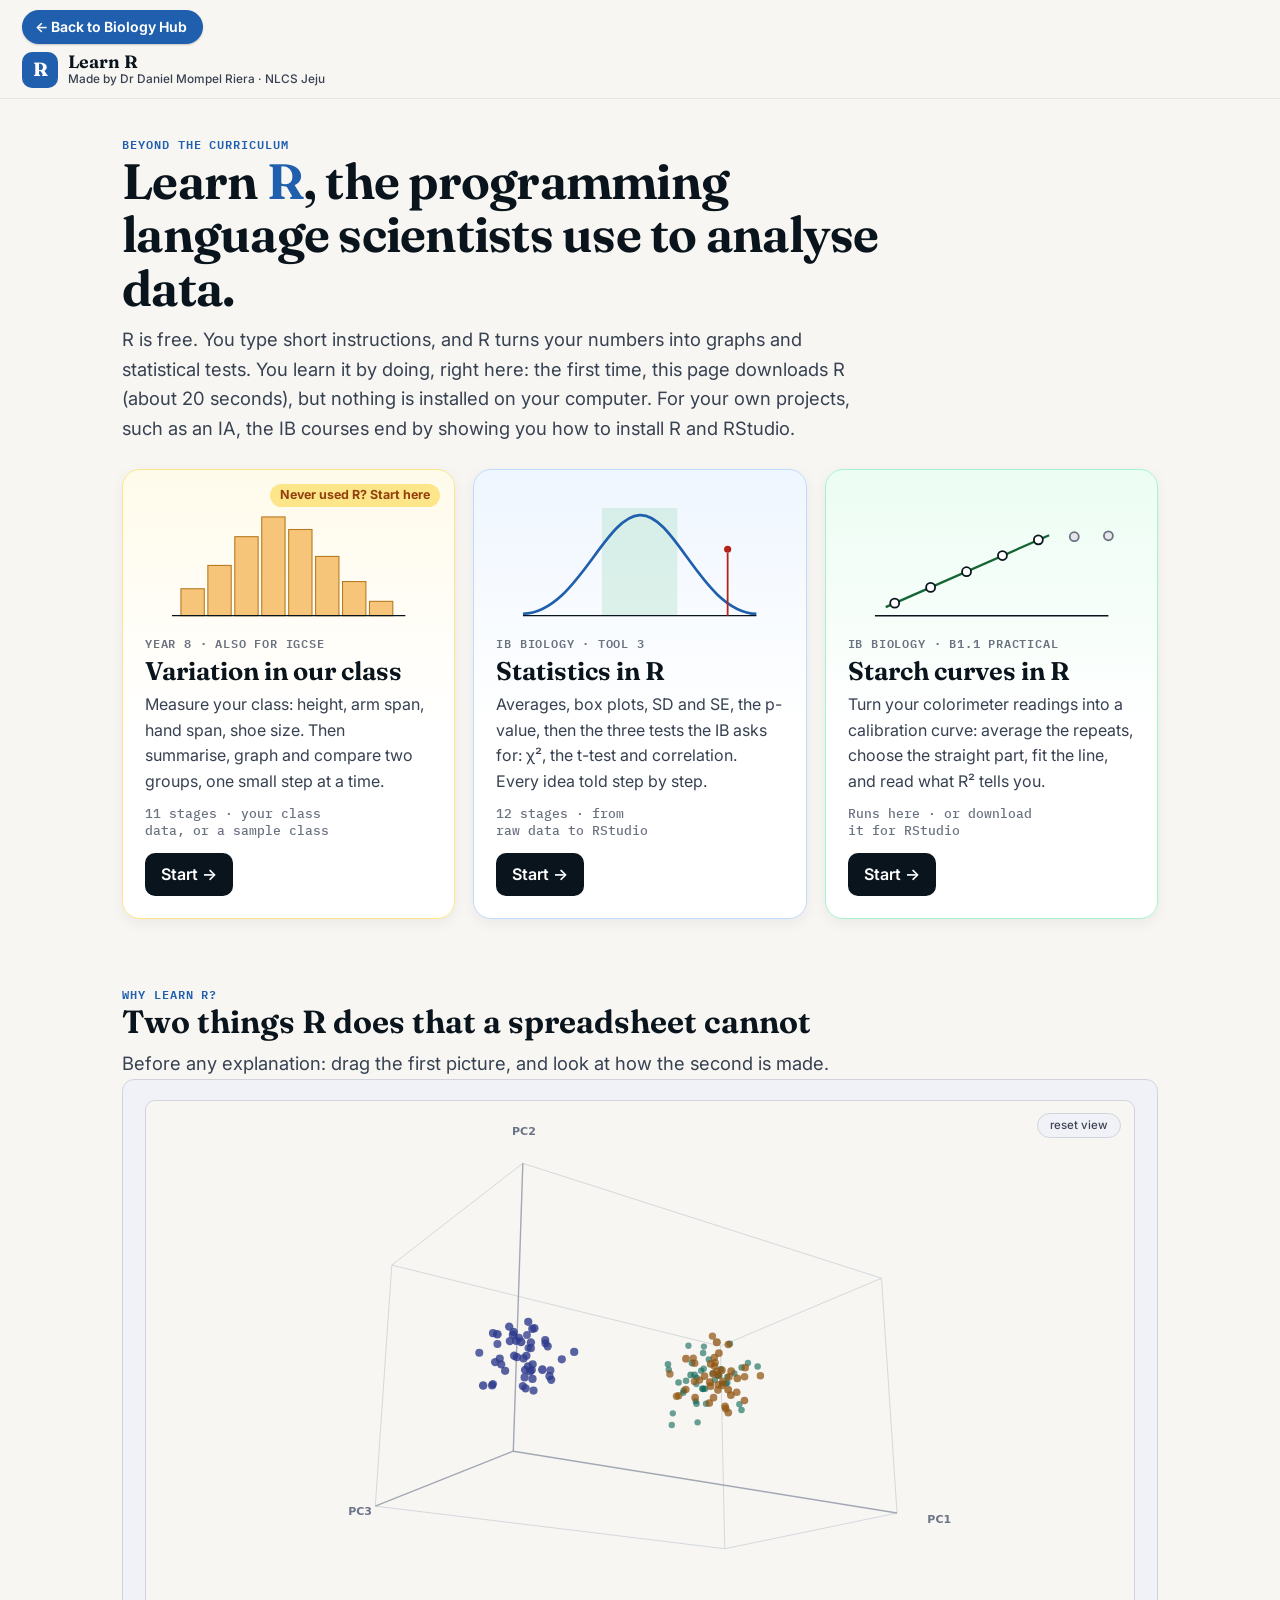
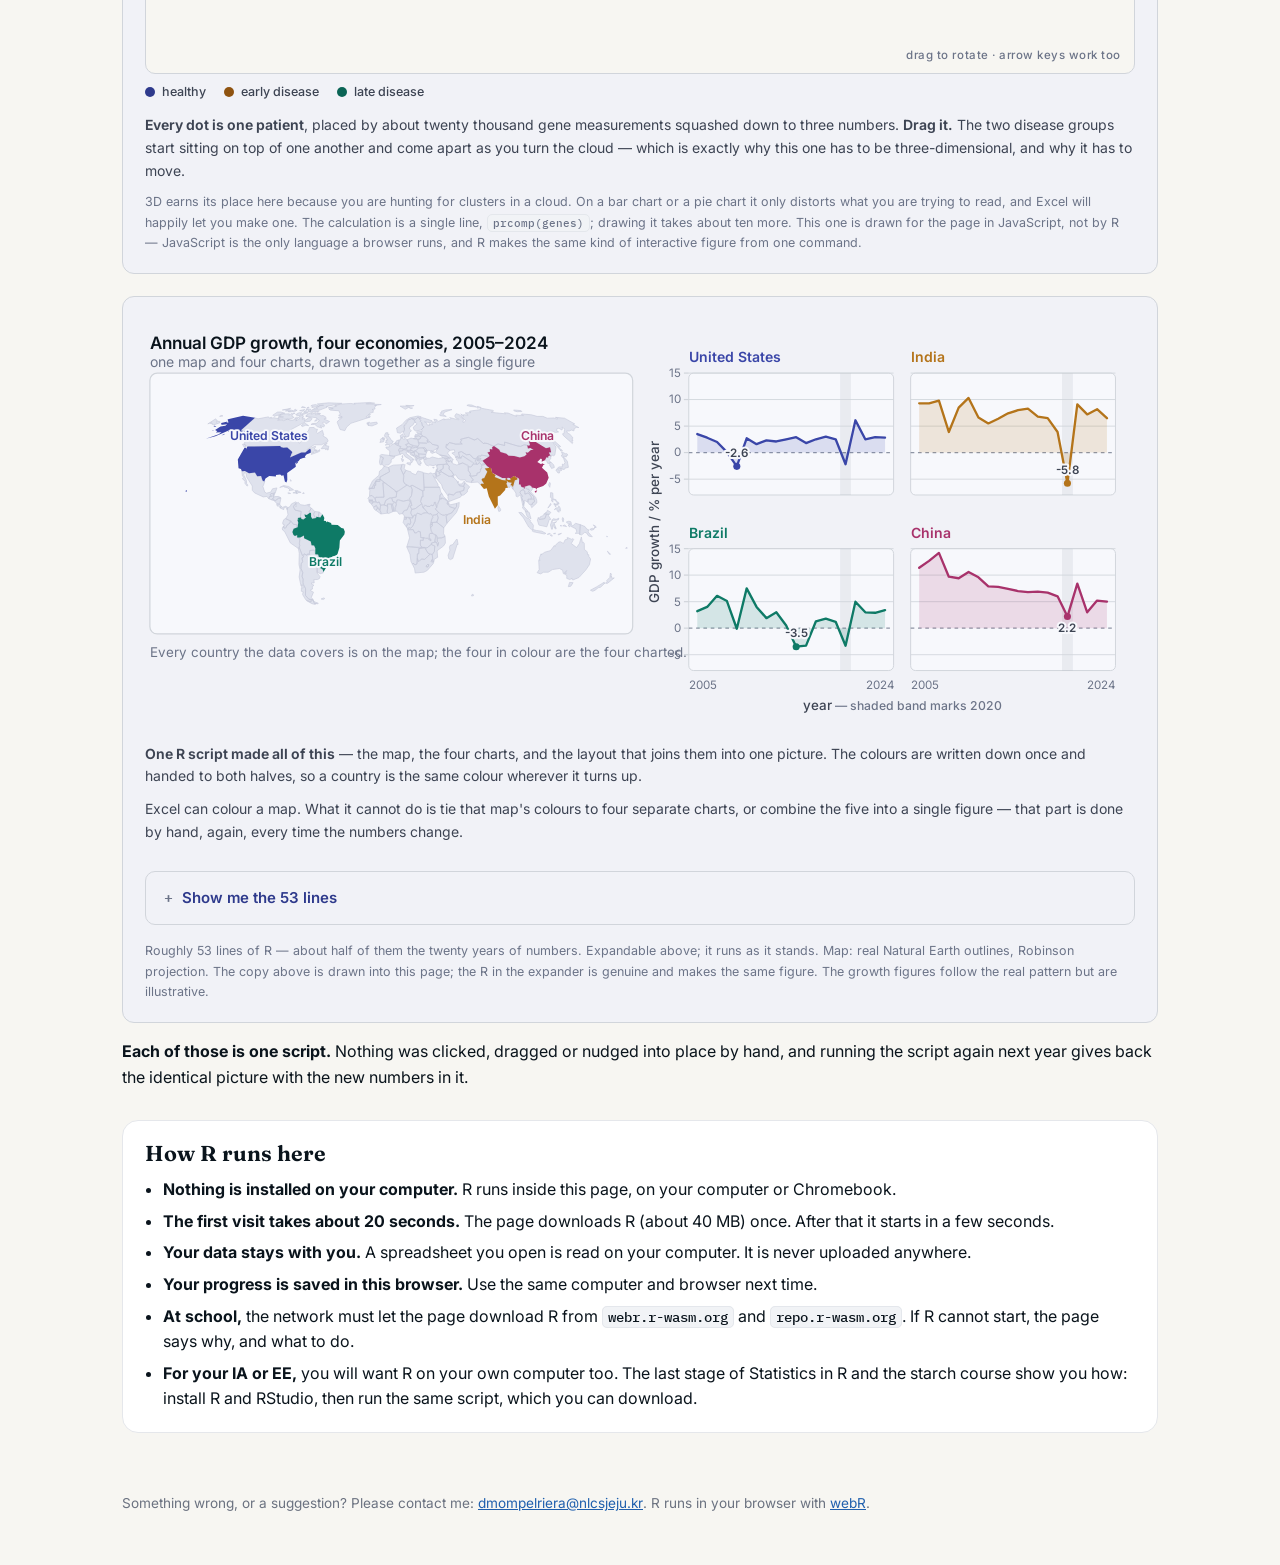
==== commit ba93801b: "The way back to the Biology Hub is a solid pill in this site's own colours Daniel, 14 Oct 2026: pupi" ====
--- a/index.html
+++ b/index.html
@@ -7,12 +7,12 @@
 <meta name="description" content="Learn R, the free programming language scientists use to analyse data, with real R running in your browser: a Year 8 course on variation, and an IB Biology statistics course.">
 <link rel="preconnect" href="https://fonts.googleapis.com"><link rel="preconnect" href="https://fonts.gstatic.com" crossorigin>
 <link rel="stylesheet" href="https://fonts.googleapis.com/css2?family=Fraunces:opsz,wght@9..144,500;9..144,650&family=IBM+Plex+Mono:wght@500;600;700&family=Inter:wght@400;500;600;700&display=swap">
-<link rel="stylesheet" href="css/app.css?v=1791355877587">
+<link rel="stylesheet" href="css/app.css?v=1791989025665">
 <link rel="icon" href="assets/icon.svg" type="image/svg+xml">
 </head>
 <body class="home">
 <header class="top">
-  <div class="upbar"><a class="up" href="https://nlcsbiology.com/biology-hub/">← Biology Hub</a></div>
+  <div class="upbar"><a class="up" href="https://nlcsbiology.com/biology-hub/">← Back to Biology Hub</a></div>
   <a class="top__brand" href="./"><span class="top__mark" aria-hidden="true">R</span><span><b>Learn R</b><small>Made by Dr Daniel Mompel Riera · NLCS Jeju</small></span></a>
 </header>
 <main class="home__main">
@@ -184,6 +184,6 @@
   </section>
 </main>
 <footer class="home__foot">Something wrong, or a suggestion? Please contact me: <a href="mailto:dmompelriera@nlcsjeju.kr">dmompelriera@nlcsjeju.kr</a>. R runs in your browser with <a href="https://docs.r-wasm.org/webr/">webR</a>.</footer>
-<script src="js/showcase.js?v=1791355877587"></script>
+<script src="js/showcase.js?v=1791989025665"></script>
 </body>
 </html>
--- a/css/app.css
+++ b/css/app.css
@@ -36,8 +36,9 @@
 /* "← Biology Hub": top left, above the name, as in the Bio English Lab and the hubs */
 .top { flex-wrap: wrap; row-gap: 4px; }
 .upbar { flex-basis: 100%; }
-.up { display: inline-flex; align-items: center; min-height: 30px; margin: -6px 0 -4px -6px; padding: 0 6px; font: 600 12.5px/1 var(--sans); color: var(--ink-2); text-decoration: none; border-radius: 4px; }
-.up:hover, .up:focus-visible { color: var(--ink); text-decoration: underline; text-underline-offset: 3px; }
+/* the way back (14 Oct 2026, Daniel: pupils missed it): a solid pill in this site's own colours */
+.up{display:inline-flex;align-items:center;flex:none;white-space:nowrap;min-height:34px;margin:0 0 4px;padding:0 16px 0 13px;font:650 14px/1 var(--sans,Inter,system-ui,sans-serif);letter-spacing:0;text-transform:none;color:#fff;background:var(--r);border:0;border-radius:999px;text-decoration:none;box-shadow:0 1px 2px rgba(0,0,0,.2)}
+.up:hover,.up:focus-visible{background:var(--r-2);color:#fff;text-decoration:none}
 .top__brand b { display: block; font: 650 1.12rem/1.1 var(--serif); }
 .top__brand small { display: block; font: 500 .74rem/1.3 var(--sans); color: var(--ink-2); }
 .top__mark { flex: none; display: grid; place-items: center; width: 36px; height: 36px; border-radius: 10px; background: var(--r); color: #fff; font: 700 1.2rem/1 var(--serif); }
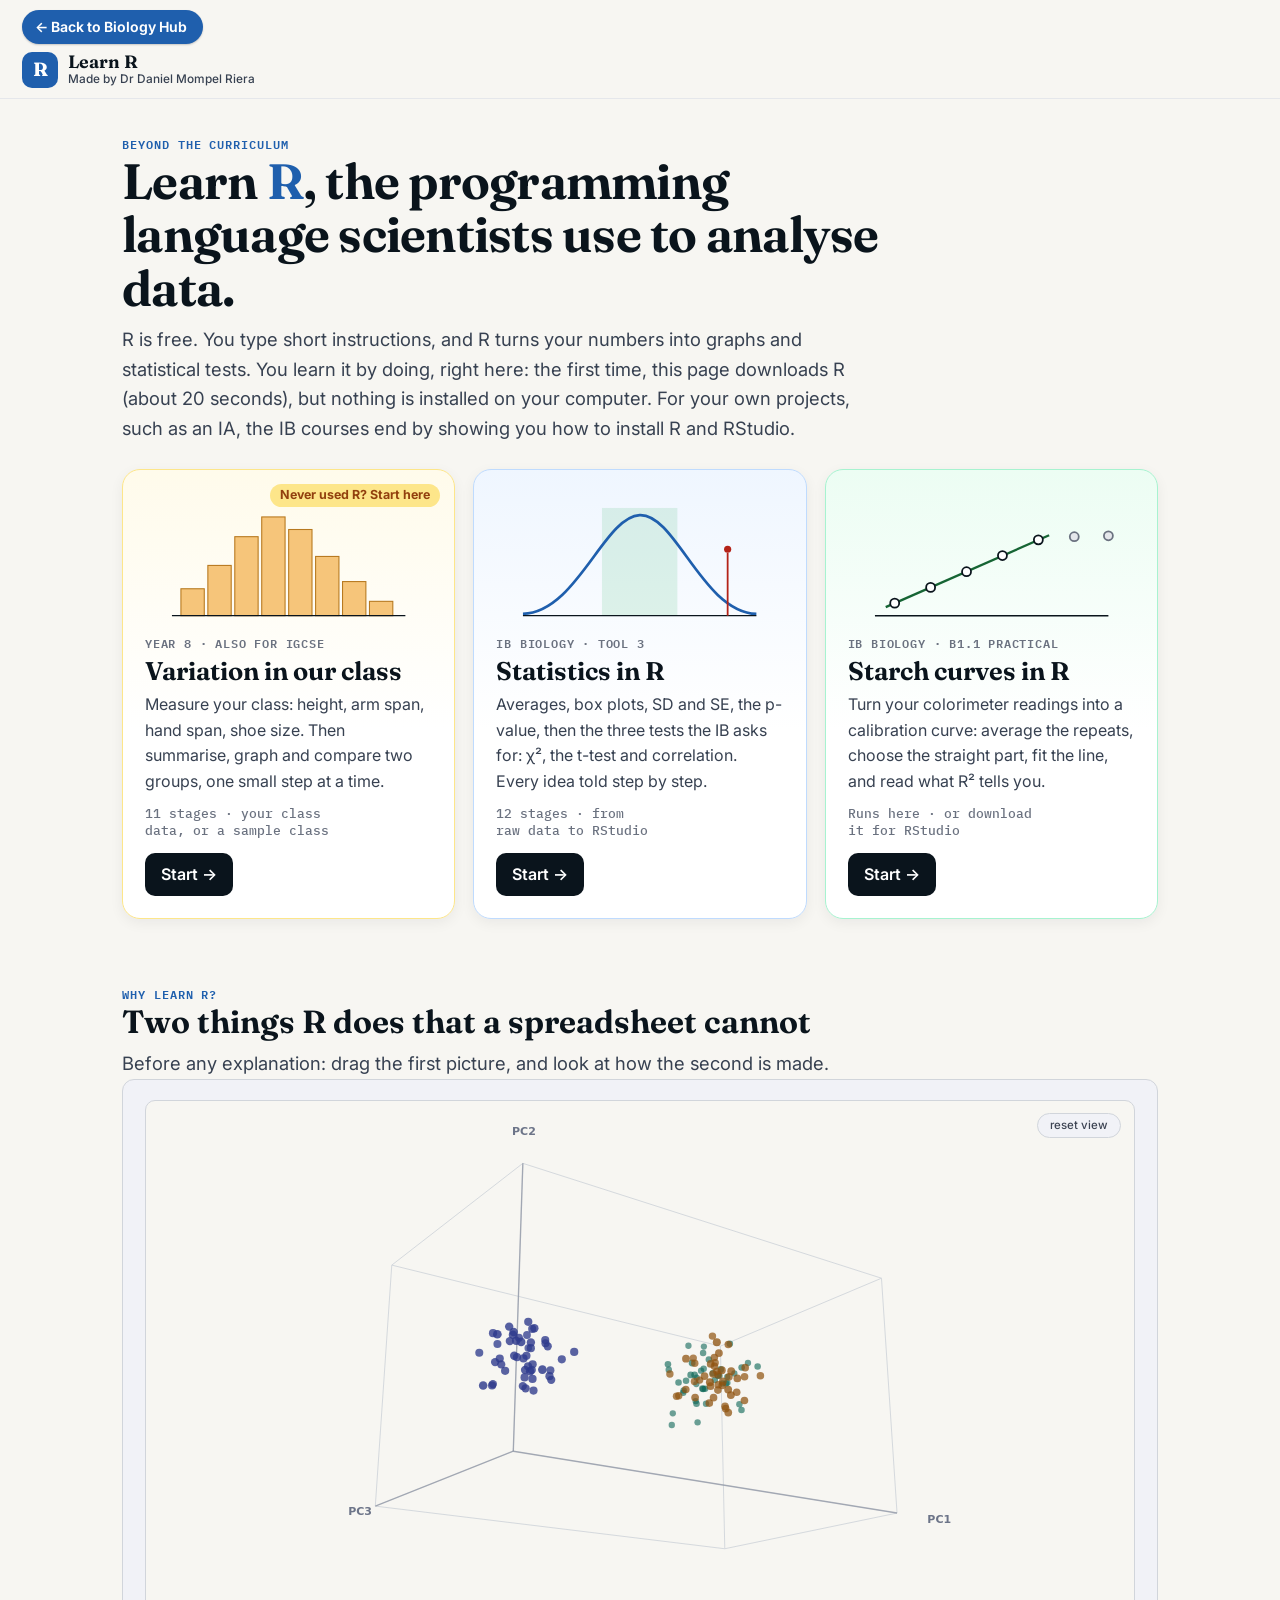
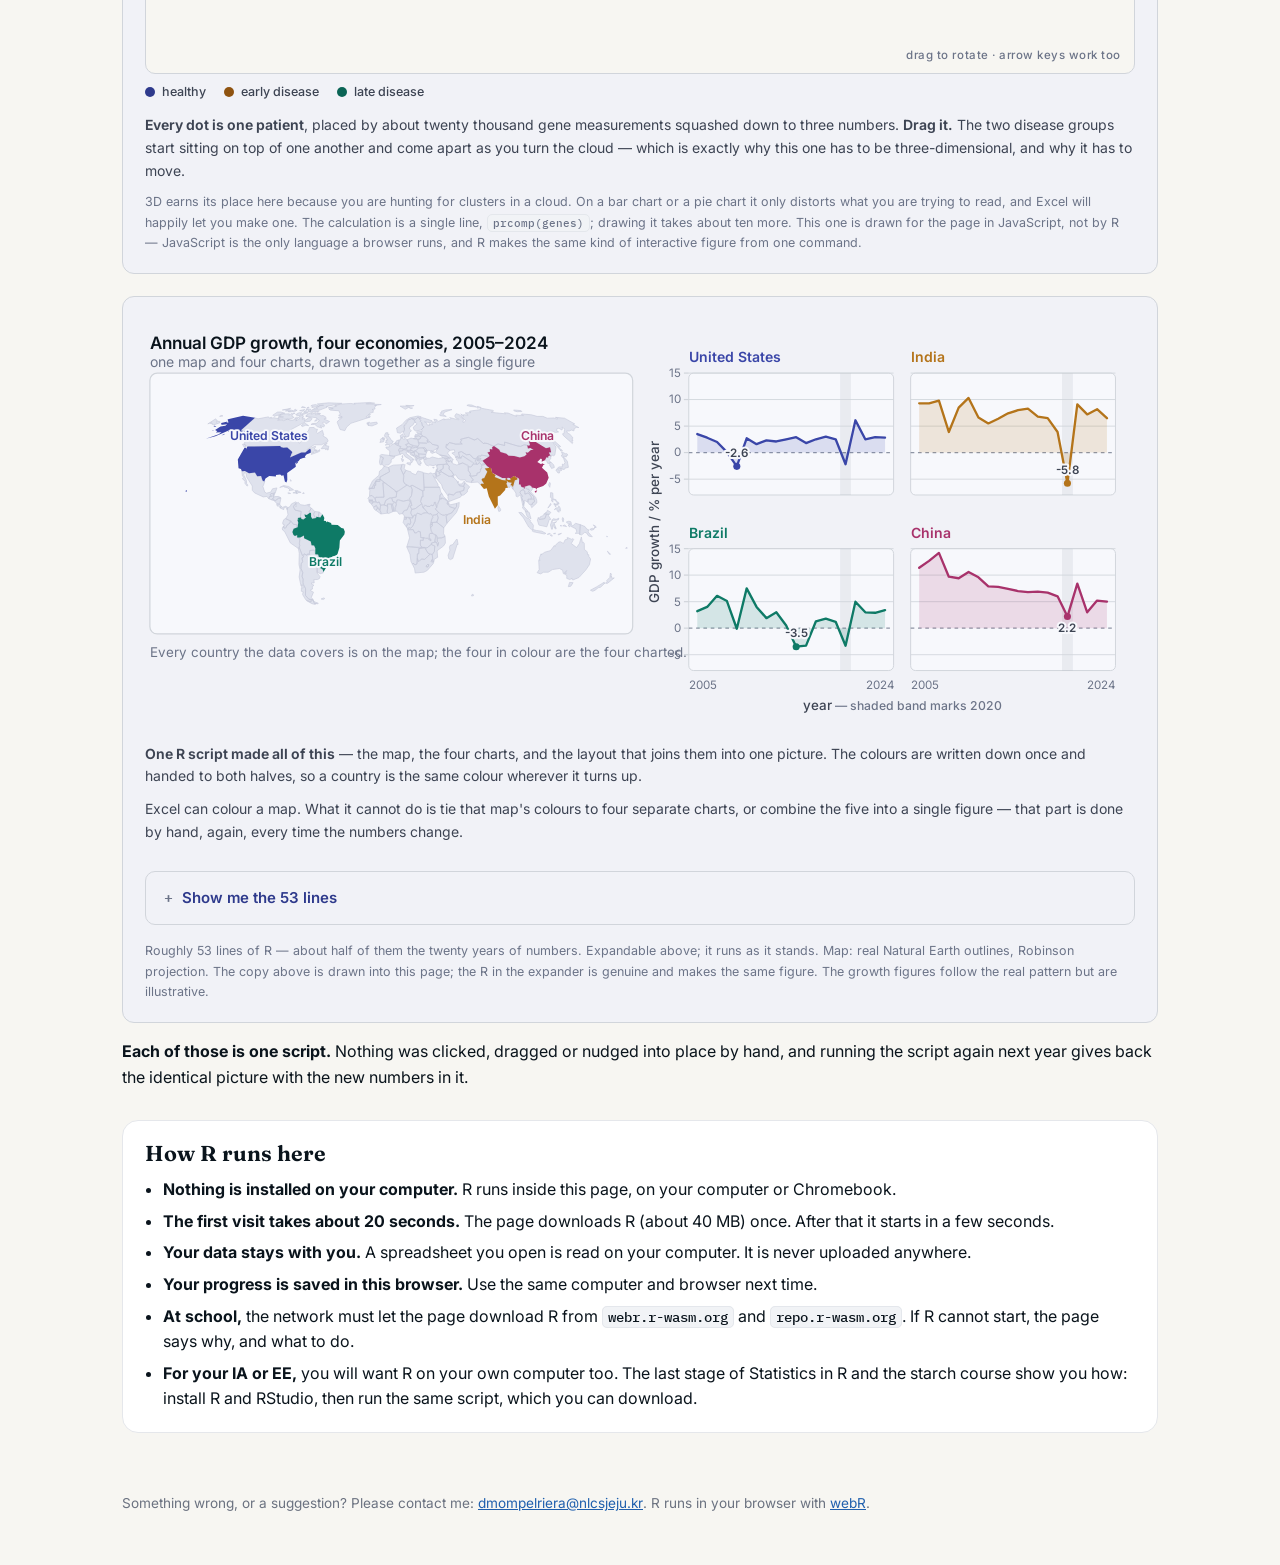
==== commit a370430f: "My name only after "Made by": the school is named on the front door "Made by Dr Daniel Mompel Riera"" ====
--- a/index.html
+++ b/index.html
@@ -5,15 +5,23 @@
 <meta name="viewport" content="width=device-width, initial-scale=1">
 <title>Learn R · Biology · NLCS Jeju</title>
 <meta name="description" content="Learn R, the free programming language scientists use to analyse data, with real R running in your browser: a Year 8 course on variation, and an IB Biology statistics course.">
+<meta property="og:type" content="website">
+<meta property="og:title" content="Learn R · Biology · NLCS Jeju">
+<meta property="og:description" content="Learn R, the free programming language scientists use to analyse data, with real R running in your browser: a Year 8 course on variation, and an IB Biology statistics course.">
+<meta property="og:image" content="https://nlcsbiology.com/learn-r/preview.jpg">
+<meta property="og:image:width" content="1200">
+<meta property="og:image:height" content="630">
+<meta property="og:image:alt" content="Learn R, as it opens">
+<meta name="twitter:card" content="summary_large_image">
 <link rel="preconnect" href="https://fonts.googleapis.com"><link rel="preconnect" href="https://fonts.gstatic.com" crossorigin>
 <link rel="stylesheet" href="https://fonts.googleapis.com/css2?family=Fraunces:opsz,wght@9..144,500;9..144,650&family=IBM+Plex+Mono:wght@500;600;700&family=Inter:wght@400;500;600;700&display=swap">
-<link rel="stylesheet" href="css/app.css?v=1791989025665">
+<link rel="stylesheet" href="css/app.css?v=1793882241925">
 <link rel="icon" href="assets/icon.svg" type="image/svg+xml">
 </head>
 <body class="home">
 <header class="top">
   <div class="upbar"><a class="up" href="https://nlcsbiology.com/biology-hub/">← Back to Biology Hub</a></div>
-  <a class="top__brand" href="./"><span class="top__mark" aria-hidden="true">R</span><span><b>Learn R</b><small>Made by Dr Daniel Mompel Riera · NLCS Jeju</small></span></a>
+  <a class="top__brand" href="./"><span class="top__mark" aria-hidden="true">R</span><span><b>Learn R</b><small>Made by Dr Daniel Mompel Riera</small></span></a>
 </header>
 <main class="home__main">
   <section class="home__hero">
@@ -184,6 +192,6 @@
   </section>
 </main>
 <footer class="home__foot">Something wrong, or a suggestion? Please contact me: <a href="mailto:dmompelriera@nlcsjeju.kr">dmompelriera@nlcsjeju.kr</a>. R runs in your browser with <a href="https://docs.r-wasm.org/webr/">webR</a>.</footer>
-<script src="js/showcase.js?v=1791989025665"></script>
+<script src="js/showcase.js?v=1793882241925"></script>
 </body>
 </html>
